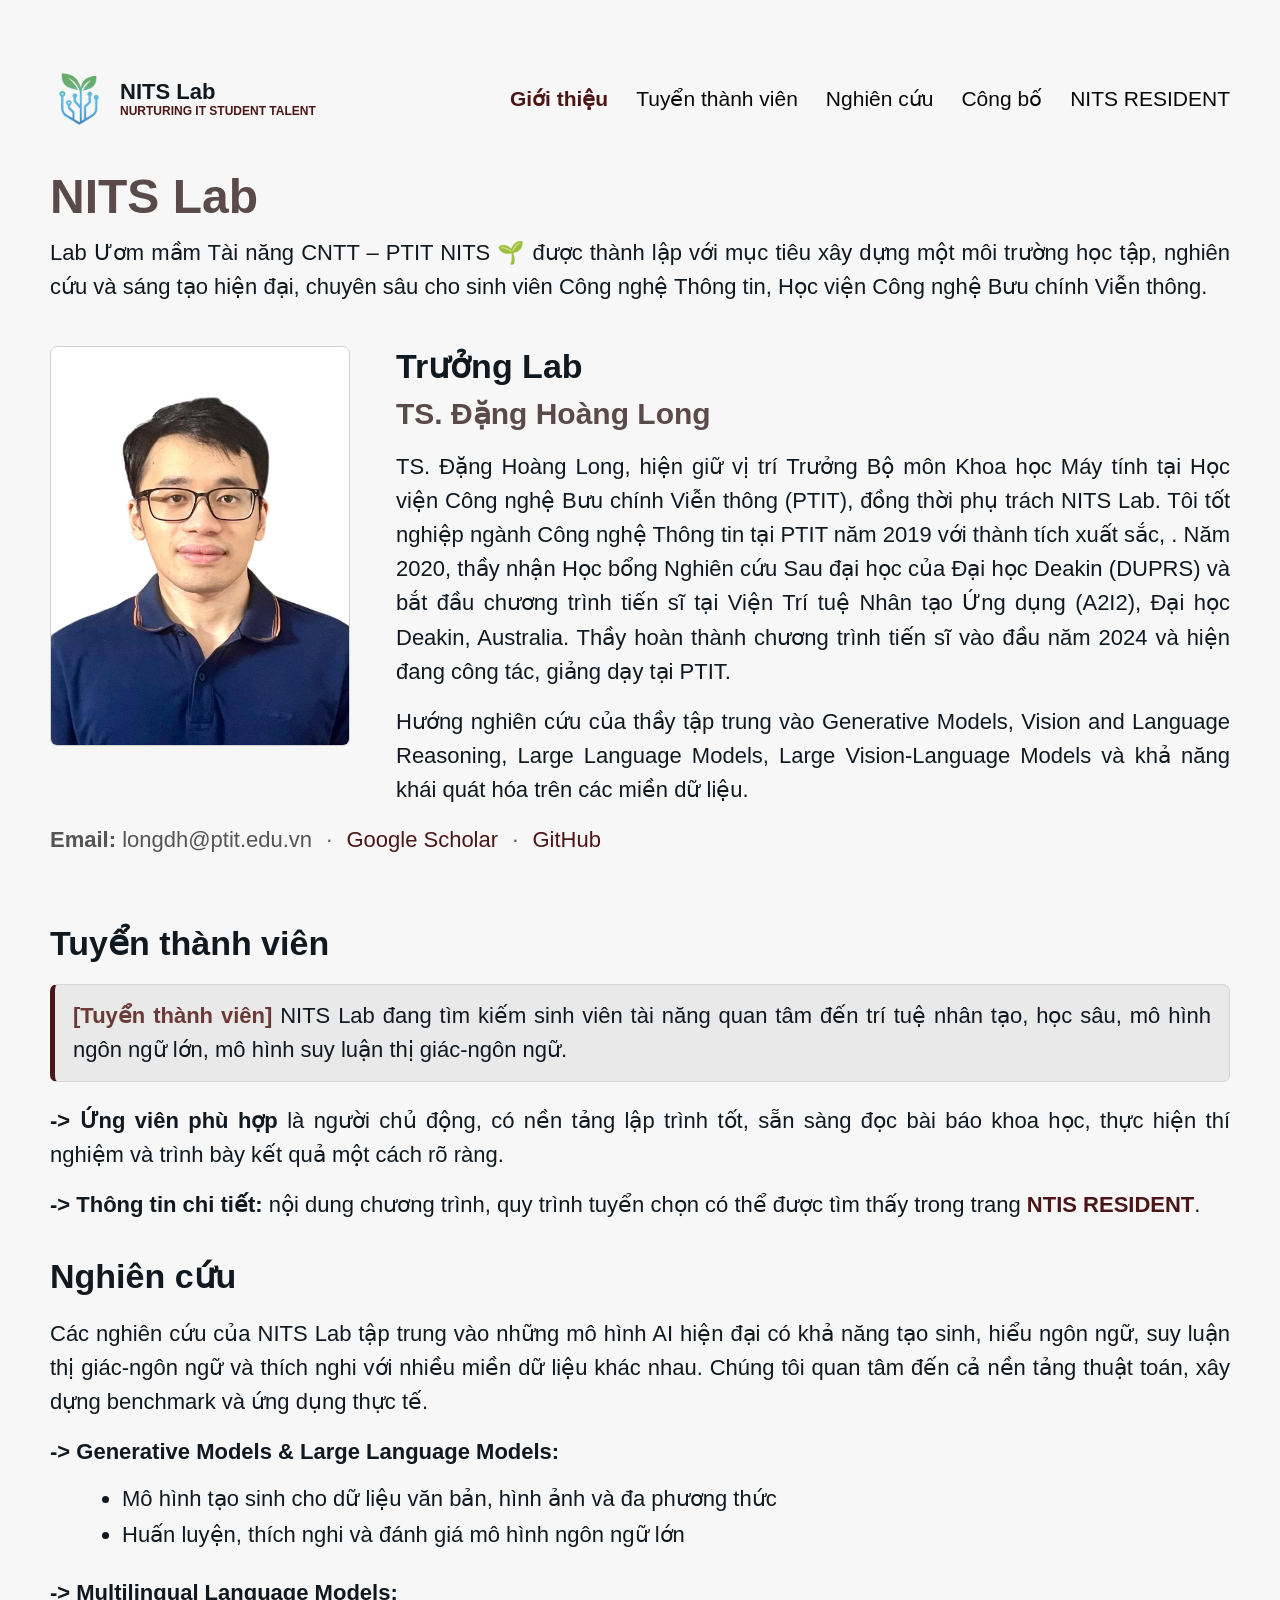
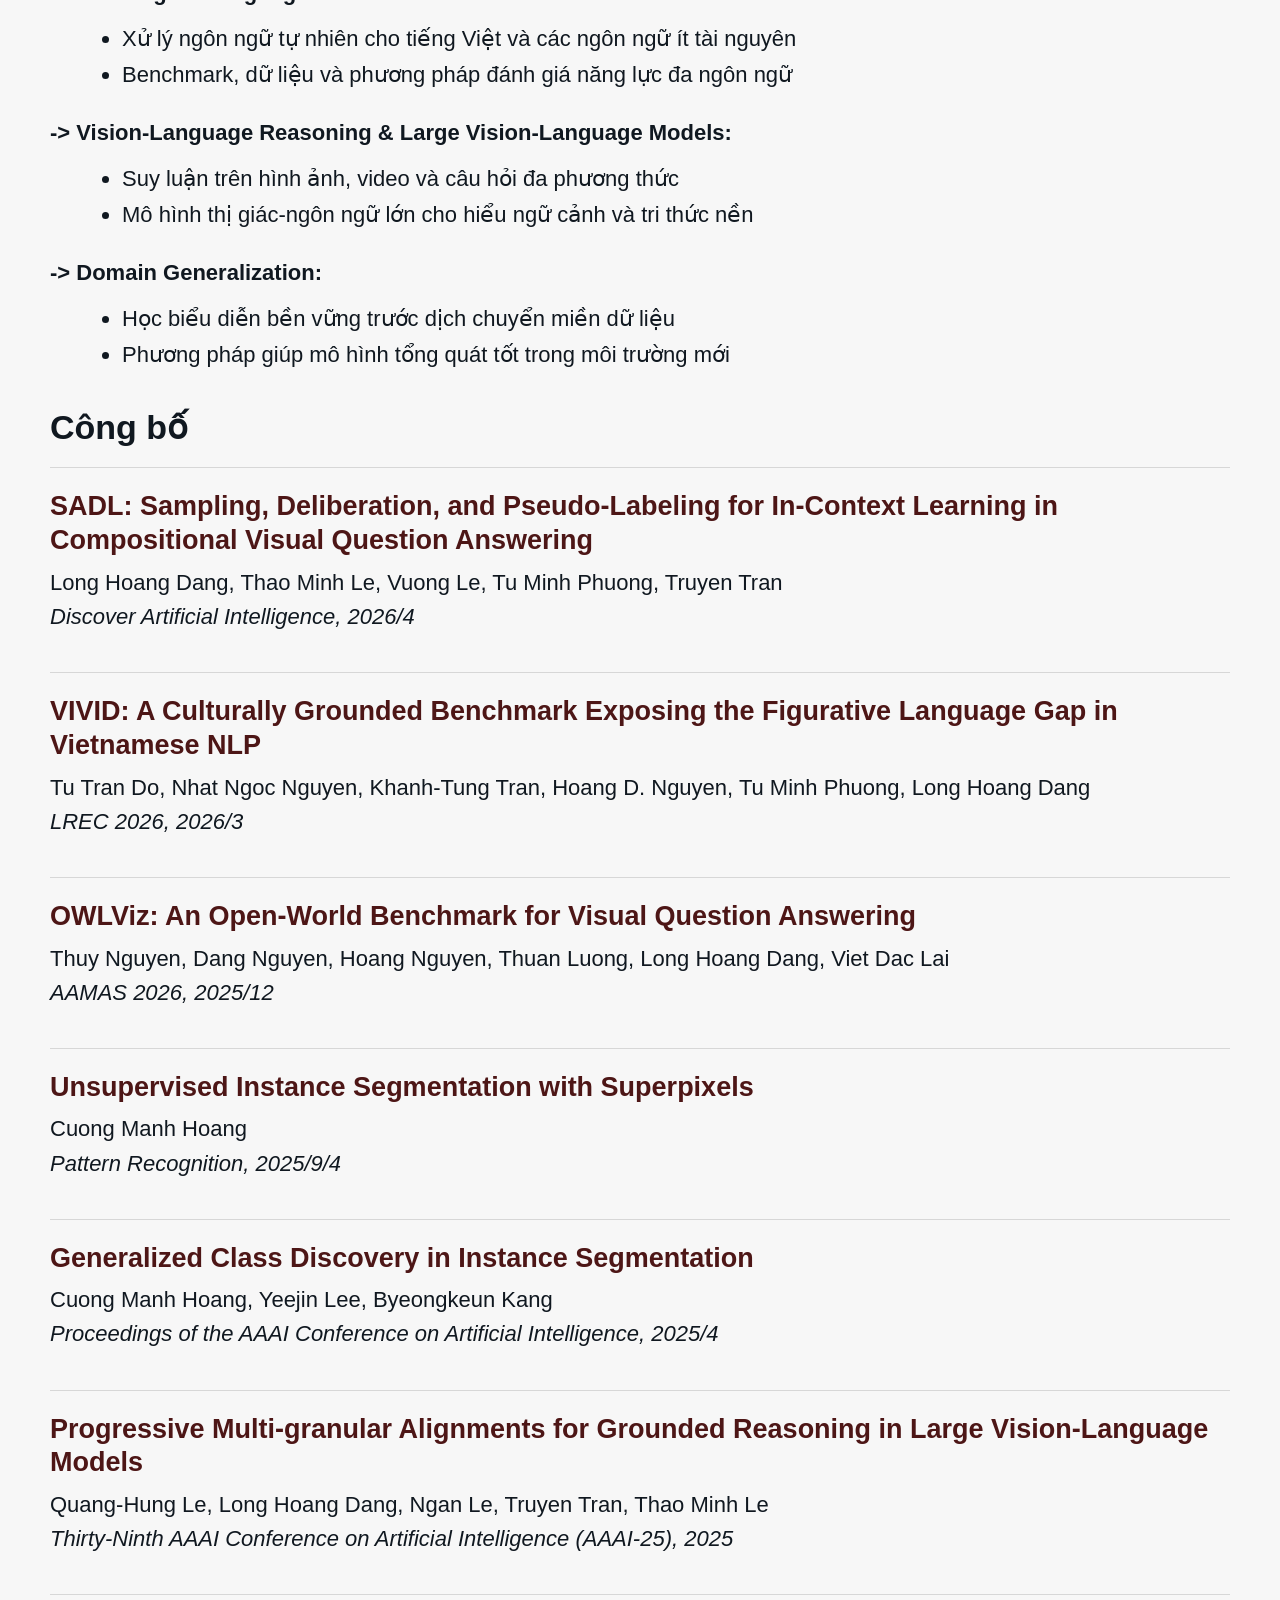
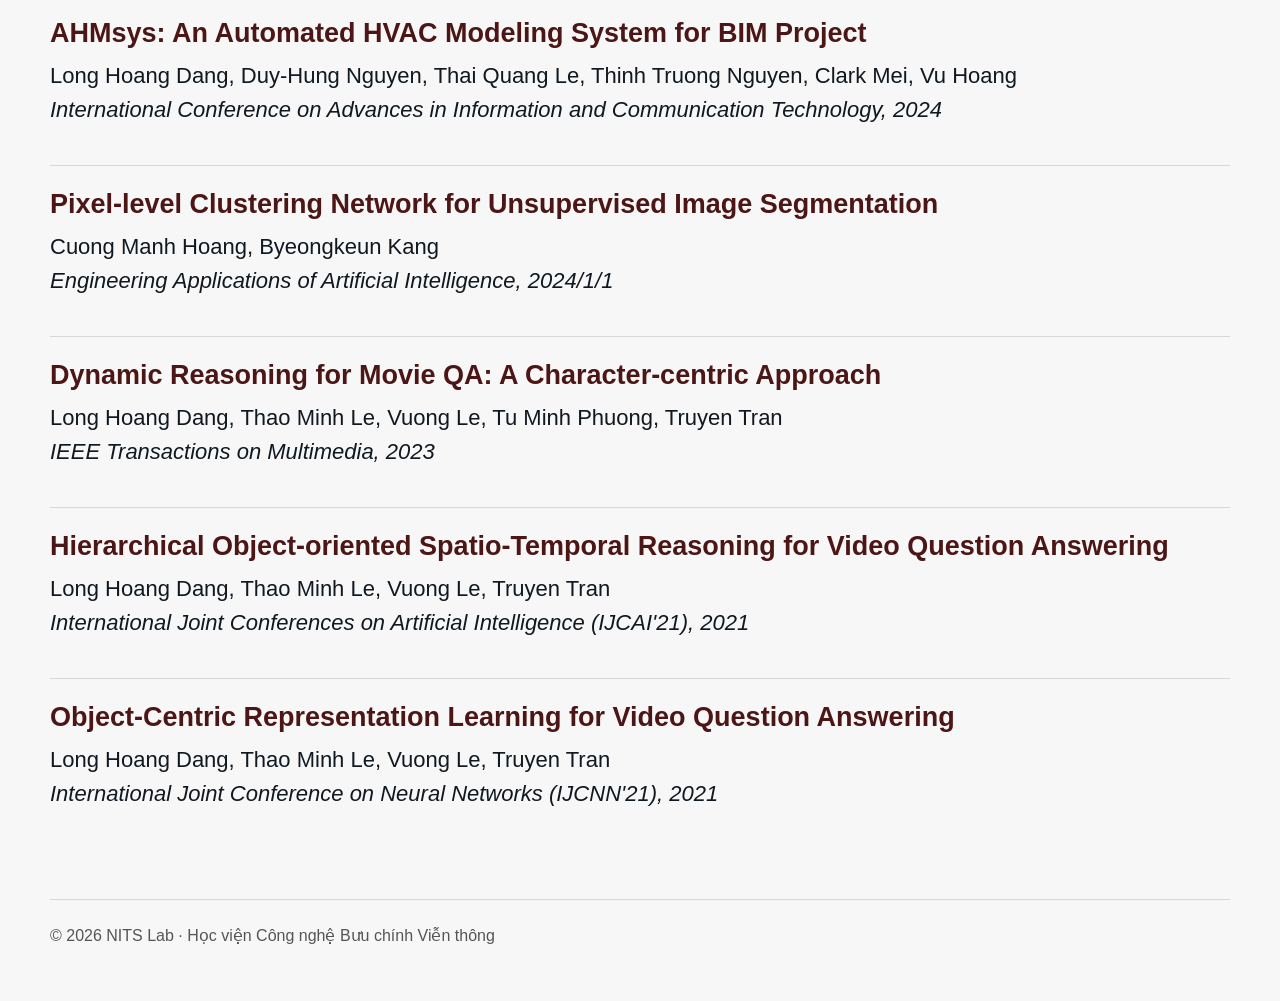
==== index.html @ 55359941 "Refactor styles and markup for improved layout and branding consistency" ====
<!DOCTYPE html>
<html lang="vi">
  <head>
    <meta charset="utf-8" />
    <meta name="viewport" content="width=device-width, initial-scale=1" />
    <title>NITS Lab | PTIT</title>
    <meta
      name="description"
      content="Website giới thiệu NITS Lab tại Học viện Công nghệ Bưu chính Viễn thông."
    />
    <link rel="stylesheet" href="assest/style.css" />
  </head>
  <body>
    <header class="site-header">
      <div class="header-inner">
        <a class="brand" href="#about" aria-label="NITS Lab home">
          <img class="brand-logo" src="assest/image/nits.png" alt="NITS Lab" />
          <span>
            NITS Lab
            <small>Nurturing IT Student Talent</small>
          </span>
        </a>

        <nav class="nav" aria-label="Điều hướng chính">
          <a class="active" href="#about">Giới thiệu</a>
          <a href="#openings">Tuyển thành viên</a>
          <!-- <a href="#news">Tin tức</a> -->
          <a href="#research">Nghiên cứu</a>
          <a href="#publications">Công bố</a>
          <!-- <!-- <a href="#awards">Giải thưởng</a> -->
          <a href="resident.html">NITS RESIDENT</a> 
        </nav>

        <!-- <span class="theme-icon" aria-hidden="true"></span> -->
      </div>
    </header>

    <main class="page">
      <section class="section intro-section" id="about">
        <div class="intro">
          <h1>NITS Lab</h1>
          <p>
            Lab Ươm mầm Tài năng CNTT – PTIT NITS 🌱 được thành lập với mục tiêu xây dựng một môi trường học tập, nghiên cứu và sáng tạo hiện đại, chuyên sâu cho sinh viên Công nghệ Thông tin, Học viện Công nghệ Bưu chính Viễn thông.
            <!-- Các hướng nghiên cứu chính của Lab bao gồm
            <strong>Generative Models</strong>,
            <strong>Large Language Models</strong>,
            <strong>Multilingual Language Models</strong>,
            <strong>Vision and Language Reasoning</strong>,
            <strong>Large Vision-Language Models</strong> và
            <strong>Domain Generalization</strong>. Chúng tôi hướng tới xây dựng
            các mô hình AI có khả năng hiểu, suy luận và tạo sinh trên nhiều
            loại dữ liệu, nhiều ngôn ngữ và nhiều miền ứng dụng khác nhau. -->
          </p>
          <!-- <p>
            NITS Lab mong muốn tạo ra một môi trường nghiên cứu năng động, nơi
            sinh viên có thể phát triển nền tảng học thuật, kỹ năng thực nghiệm
            và khả năng giải quyết các bài toán thực tế. Lab chào đón những sinh
            viên đam mê trí tuệ nhân tạo, chủ động học hỏi và mong muốn theo
            đuổi các nghiên cứu có giá trị khoa học cũng như tác động tích cực
            đến cộng đồng.
          </p> -->
          
        </div>

        <div class="leader-profile">
          <figure class="leader-photo">
            <img src="assest/image/by7huxd0heu8wha6apih.jpg" alt="Trưởng NITS Lab" />
          </figure>

          <div class="leader-bio">
            <h2>Trưởng Lab</h2>
            <h3>TS. Đặng Hoàng Long</h3>
            <p>
              TS. Đặng Hoàng Long, hiện giữ vị trí Trưởng Bộ môn Khoa học Máy tính tại Học viện Công nghệ Bưu chính Viễn thông (PTIT),
               đồng thời phụ trách NITS Lab. Tôi tốt nghiệp ngành Công nghệ Thông tin tại PTIT năm 2019 với thành tích xuất sắc,
                . Năm 2020, thầy nhận Học bổng Nghiên cứu Sau đại học của Đại học Deakin (DUPRS) và bắt đầu chương trình tiến sĩ tại Viện Trí tuệ Nhân tạo Ứng dụng (A2I2), Đại học Deakin, Australia. 
                Thầy hoàn thành chương trình tiến sĩ vào đầu năm 2024 và hiện đang công tác, giảng dạy tại PTIT.
            </p>
            <p>
             Hướng nghiên cứu của thầy tập trung vào 
             Generative Models, Vision and Language Reasoning, 
           Large Language Models, 
             Large Vision-Language Models và khả năng khái quát hóa trên các miền dữ liệu.
            </p>
          </div>
        </div>
        <p class="contact-line">
            <strong>Email:</strong> longdh@ptit.edu.vn
            <span>&middot;</span>
            <a href="https://scholar.google.com/citations?user=unEG5bgAAAAJ&hl=vi">Google Scholar</a>
            <span>&middot;</span>
            <a href="https://github.com/NITS-Lab">GitHub</a>
          </p>
      </section>

      <section class="section" id="openings">
        <h2>Tuyển thành viên</h2>
        <div class="notice">
          <p>
            <strong>[Tuyển thành viên]</strong> NITS Lab đang tìm kiếm sinh viên
            tài năng quan tâm đến trí tuệ nhân tạo, học sâu, mô hình ngôn ngữ lớn, mô hình suy luận thị giác-ngôn ngữ.
          </p>
        </div>

        

        <p>
          <strong>-&gt; Ứng viên phù hợp</strong> là người chủ động, có nền tảng
          lập trình tốt, sẵn sàng đọc bài báo khoa học, thực hiện thí nghiệm và
          trình bày kết quả một cách rõ ràng.
        </p>
        <p>
          <strong>-&gt; Thông tin chi tiết:</strong> nội dung chương trình, quy trình tuyển chọn có thể được tìm thấy trong trang
          <strong><a href="resident.html">NTIS RESIDENT</a></strong>.
        </p>
      </section>

      <!-- <section class="section" id="news">
        <h2>Tin tức</h2>
        <div class="notice">
          <p>
            <strong>[Mới]</strong> Website giới thiệu NITS Lab đã sẵn sàng để
            triển khai trên GitHub Pages. Có thể cập nhật khối này bằng thông
            báo mới nhất của lab.
          </p>
        </div>

        <div class="panel">
          <h3>2026</h3>
          <p>
            NITS Lab chào đón sinh viên và cộng tác viên mới tham gia nghiên cứu
            về các hệ thống tính toán an toàn, thông minh và đáng tin cậy.
          </p>
          <p>
            Nhóm đang chuẩn bị các dự án mới về phân tích an toàn thông tin với
            sự hỗ trợ của AI và tình báo mối đe dọa mạng.
          </p>

          <h3>2025</h3>
          <p>
            Thành viên lab hoàn thành các đề tài sinh viên về bảo mật web, giám
            sát mạng và học máy ứng dụng.
          </p>
          <p>
            Một số bản thảo bài báo và báo cáo kỹ thuật đang được chuẩn bị.
          </p>
        </div>
      </section> -->

      <section class="section" id="research">
        <h2>Nghiên cứu</h2>
        <p>
          Các nghiên cứu của NITS Lab tập trung vào những mô hình AI hiện đại có
          khả năng tạo sinh, hiểu ngôn ngữ, suy luận thị giác-ngôn ngữ và thích
          nghi với nhiều miền dữ liệu khác nhau. Chúng tôi quan tâm đến cả nền
          tảng thuật toán, xây dựng benchmark và ứng dụng thực tế.
        </p>

        <p><strong>-&gt; Generative Models &amp; Large Language Models:</strong></p>
        <ul>
          <li>Mô hình tạo sinh cho dữ liệu văn bản, hình ảnh và đa phương thức</li>
          <li>Huấn luyện, thích nghi và đánh giá mô hình ngôn ngữ lớn</li>
        </ul>

        <p><strong>-&gt; Multilingual Language Models:</strong></p>
        <ul>
          <li>Xử lý ngôn ngữ tự nhiên cho tiếng Việt và các ngôn ngữ ít tài nguyên</li>
          <li>Benchmark, dữ liệu và phương pháp đánh giá năng lực đa ngôn ngữ</li>
        </ul>

        <p><strong>-&gt; Vision-Language Reasoning &amp; Large Vision-Language Models:</strong></p>
        <ul>
          <li>Suy luận trên hình ảnh, video và câu hỏi đa phương thức</li>
          <li>Mô hình thị giác-ngôn ngữ lớn cho hiểu ngữ cảnh và tri thức nền</li>
        </ul>

        <p><strong>-&gt; Domain Generalization:</strong></p>
        <ul>
          <li>Học biểu diễn bền vững trước dịch chuyển miền dữ liệu</li>
          <li>Phương pháp giúp mô hình tổng quát tốt trong môi trường mới</li>
        </ul>
      </section>

      <section class="section" id="publications">
        <h2>Công bố</h2>

        <article class="publication">
          <div>
            <h3><a href="https://link.springer.com/content/pdf/10.1007/s44163-026-01411-z_reference.pdf">SADL: Sampling, Deliberation, and Pseudo-Labeling for In-Context Learning in Compositional Visual Question Answering</a></h3>
            <p>
              Long Hoang Dang, Thao Minh Le, Vuong Le, Tu Minh Phuong, Truyen Tran
              <br />
              <em>Discover Artificial Intelligence, 2026/4</em>
            </p>
          </div>
        </article>

        <article class="publication">
          <div>
            <h3>VIVID: A Culturally Grounded Benchmark Exposing the Figurative Language Gap in Vietnamese NLP</h3>
            <p>
              Tu Tran Do, Nhat Ngoc Nguyen, Khanh-Tung Tran, Hoang D. Nguyen, Tu Minh Phuong, Long Hoang Dang
              <br />
              <em>LREC 2026, 2026/3</em>
            </p>
          </div>
        </article>

        <article class="publication">
          <div>
            <h3><a href="https://arxiv.org/pdf/2503.07631">OWLViz: An Open-World Benchmark for Visual Question Answering</a></h3>
            <p>
              Thuy Nguyen, Dang Nguyen, Hoang Nguyen, Thuan Luong, Long Hoang Dang, Viet Dac Lai
              <br />
              <em>AAMAS 2026, 2025/12</em>
            </p>
          </div>
        </article>

        <article class="publication">
          <div>
            <h3><a href="https://arxiv.org/pdf/2509.05352">Unsupervised Instance Segmentation with Superpixels</a></h3>
            <p>
              Cuong Manh Hoang
              <br />
              <em>Pattern Recognition, 2025/9/4</em>
            </p>
          </div>
        </article>

        <article class="publication">
          <div>
            <h3><a href="https://ojs.aaai.org/index.php/AAAI/article/view/32362">Generalized Class Discovery in Instance Segmentation</a></h3>
            <p>
              Cuong Manh Hoang, Yeejin Lee, Byeongkeun Kang
              <br />
              <em>Proceedings of the AAAI Conference on Artificial Intelligence, 2025/4</em>
            </p>
          </div>
        </article>

        <article class="publication">
          <div>
            <h3><a href="https://ojs.aaai.org/index.php/AAAI/article/download/32471/34626">Progressive Multi-granular Alignments for Grounded Reasoning in Large Vision-Language Models</a></h3>
            <p>
              Quang-Hung Le, Long Hoang Dang, Ngan Le, Truyen Tran, Thao Minh Le
              <br />
              <em>Thirty-Ninth AAAI Conference on Artificial Intelligence (AAAI-25), 2025</em>
            </p>
          </div>
        </article>

        <article class="publication">
          <div>
            <h3><a href="https://arxiv.org/pdf/2407.01987">AHMsys: An Automated HVAC Modeling System for BIM Project</a></h3>
            <p>
              Long Hoang Dang, Duy-Hung Nguyen, Thai Quang Le, Thinh Truong Nguyen, Clark Mei, Vu Hoang
              <br />
              <em>International Conference on Advances in Information and Communication Technology, 2024</em>
            </p>
          </div>
        </article>

        <article class="publication">
          <div>
            <h3><a href="https://arxiv.org/pdf/2310.16234">Pixel-level Clustering Network for Unsupervised Image Segmentation</a></h3>
            <p>
              Cuong Manh Hoang, Byeongkeun Kang
              <br />
              <em>Engineering Applications of Artificial Intelligence, 2024/1/1</em>
            </p>
          </div>
        </article>

        <article class="publication">
          <div>
            <h3><a href="https://ieeexplore.ieee.org/abstract/document/10272656/">Dynamic Reasoning for Movie QA: A Character-centric Approach</a></h3>
            <p>
              Long Hoang Dang, Thao Minh Le, Vuong Le, Tu Minh Phuong, Truyen Tran
              <br />
              <em>IEEE Transactions on Multimedia, 2023</em>
            </p>
          </div>
        </article>

        <article class="publication">
          <div>
            <h3><a href="https://arxiv.org/pdf/2106.13432">Hierarchical Object-oriented Spatio-Temporal Reasoning for Video Question Answering</a></h3>
            <p>
              Long Hoang Dang, Thao Minh Le, Vuong Le, Truyen Tran
              <br />
              <em>International Joint Conferences on Artificial Intelligence (IJCAI'21), 2021</em>
            </p>
          </div>
        </article>

        <article class="publication">
          <div>
            <h3><a href="https://arxiv.org/pdf/2104.05166">Object-Centric Representation Learning for Video Question Answering</a></h3>
            <p>
              Long Hoang Dang, Thao Minh Le, Vuong Le, Truyen Tran
              <br />
              <em>International Joint Conference on Neural Networks (IJCNN'21), 2021</em>
            </p>
          </div>
        </article>
      </section>

      <!-- <section class="section" id="awards">
        <h2>Giải thưởng</h2>
        <ul>
          <li>Giải thưởng nghiên cứu sinh viên, PTIT, 2026.</li>
          <li>Giải poster xuất sắc, hội thảo ví dụ, 2025.</li>
          <li>Đóng góp nổi bật cho NITS Lab, 2025.</li>
        </ul>
      </section>

      <section class="section" id="services">
        <h2>Hoạt động</h2>
        <p><strong>-&gt; Giảng dạy &amp; hướng dẫn:</strong></p>
        <ul>
          <li>An toàn thông tin, mạng máy tính và lập trình an toàn</li>
          <li>Hướng dẫn nghiên cứu sinh viên và đồ án tốt nghiệp</li>
        </ul>

        <p><strong>-&gt; Cộng đồng:</strong></p>
        <ul>
          <li>Phản biện học thuật, workshop, seminar và câu lạc bộ sinh viên</li>
        </ul>
      </section> -->
    </main>

    <footer class="footer">
      <p>&copy; 2026 NITS Lab &middot; Học viện Công nghệ Bưu chính Viễn thông</p>
    </footer>
  </body>
</html>
---- assest/style.css ----
:root {
  --bg: #f7f7f7;
  --text: #101820;
  --muted: #555555;
  --brand: #6b3a38;
  --brand-dark: #4d1616;
  --line: #d7d7d7;
  --panel: #ffffff;
  --soft-panel: #e9e9e9;
}

* {
  box-sizing: border-box;
}

html {
  scroll-behavior: smooth;
}

body {
  margin: 0;
  background: var(--bg);
  color: var(--text);
  font-family: "Segoe UI", Tahoma, Arial, sans-serif;
  font-size: 22px;
  line-height: 1.55;
}

a,
button,
input,
textarea,
select {
  font-family: inherit;
}

a {
  color: var(--brand-dark);
  text-decoration: none;
}

a:hover {
  text-decoration: underline;
}

.site-header {
  padding: 70px 0 48px;
}

.header-inner,
.page,
.footer {
  width: min(1180px, calc(100% - 40px));
  margin: 0 auto;
}

.header-inner {
  display: flex;
  align-items: center;
  justify-content: space-between;
  gap: 36px;
}

.brand {
  display: flex;
  align-items: center;
  gap: 12px;
  color: var(--text);
  font-weight: 800;
  min-width: 230px;
  text-align: left;
}

.brand:hover {
  text-decoration: none;
}

.brand-logo {
  display: block;
  width: 58px;
  height: 58px;
  object-fit: contain;
}

.brand span {
  display: grid;
  line-height: 1.15;
}

.brand small {
  color: var(--brand-dark);
  font-size: 12px;
  font-weight: 800;
  letter-spacing: 0;
  text-transform: uppercase;
}

.nav {
  display: flex;
  align-items: center;
  justify-content: flex-end;
  gap: 28px;
  flex: 1;
  font-size: 21px;
}

.nav a {
  color: #080808;
  white-space: nowrap;
}

.nav a.active {
  color: var(--brand-dark);
  font-weight: 800;
}

.theme-icon {
  border-left: 1px solid #222222;
  padding-left: 24px;
  width: 50px;
  height: 32px;
  position: relative;
}

.theme-icon::after {
  content: "";
  position: absolute;
  right: 0;
  top: 4px;
  width: 24px;
  height: 24px;
  border: 4px solid #262626;
  border-radius: 50%;
  background: linear-gradient(90deg, transparent 50%, #262626 50%);
}

.section {
  margin-bottom: 34px;
  scroll-margin-top: 24px;
}

.intro-section {
  margin-bottom: 66px;
}

.intro h1 {
  margin: -8px 0 10px;
  color: #5b4a4a;
  font-size: 48px;
  line-height: 1.2;
}

.leader-profile {
  display: grid;
  grid-template-columns: 300px 1fr;
  gap: 46px;
  align-items: start;
  margin-top: 42px;
}

.leader-photo {
  margin: 0;
  width: 300px;
  height: 400px;
  border-radius: 7px;
  overflow: hidden;
  background: #e2e2e2;
  border: 1px solid #d0d0d0;
}

.leader-photo img {
  display: block;
  width: 100%;
  height: 100%;
  object-fit: cover;
}

.leader-bio h2 {
  margin-bottom: 8px;
}

.leader-bio h3 {
  color: #5b4a4a;
  font-size: 30px;
}

p {
  margin: 0 0 16px;
}

.intro p,
.leader-bio p,
.section > p,
.notice p,
.panel p,
.publication p {
  text-align: justify;
  text-justify: inter-word;
}

strong {
  font-weight: 800;
}

.intro strong,
.notice strong {
  color: var(--brand);
}

.contact-line {
  color: var(--muted);
}

.contact-line span {
  padding: 0 8px;
}

h2 {
  margin: 0 0 20px;
  font-size: 34px;
  line-height: 1.2;
}

h3 {
  margin: 0 0 18px;
  font-size: 27px;
  line-height: 1.25;
}

.notice {
  background: var(--soft-panel);
  border: 1px solid var(--line);
  border-left: 5px solid var(--brand-dark);
  border-radius: 7px;
  padding: 14px 18px;
  margin-bottom: 22px;
}

.notice p {
  margin: 0;
}

.panel {
  background: var(--panel);
  border: 1px solid var(--line);
  border-radius: 7px;
  padding: 22px 20px 1px;
}

ul {
  margin: -4px 0 24px 32px;
}

li {
  margin: 2px 0;
}

.muted {
  color: var(--muted);
}

.publication {
  padding: 22px 0;
  border-top: 1px solid var(--line);
}

.publication h3 {
  color: var(--brand-dark);
  margin-bottom: 8px;
}

.footer {
  border-top: 1px solid var(--line);
  color: var(--muted);
  font-size: 16px;
  margin-top: 50px;
  padding: 24px 0 36px;
}

@media (max-width: 980px) {
  body {
    font-size: 19px;
  }

  .site-header {
    padding: 34px 0 30px;
  }

  .header-inner {
    align-items: flex-start;
    flex-wrap: wrap;
  }

  .header-inner,
  .page,
  .footer {
    width: min(1180px, calc(100% - 40px));
  }

  .brand {
    min-width: 0;
  }

  .nav {
    order: 3;
    width: 100%;
    justify-content: flex-start;
    gap: 14px 22px;
    flex-wrap: wrap;
    font-size: 18px;
  }

  .theme-icon {
    margin-left: auto;
  }

  .leader-profile {
    grid-template-columns: 1fr;
    gap: 26px;
  }

  .leader-photo {
    width: min(300px, 100%);
    height: 380px;
  }

  .intro h1 {
    font-size: 40px;
  }
}

@media (max-width: 620px) {
  .header-inner,
  .page,
  .footer {
    width: min(100% - 28px, 1180px);
  }

  body {
    font-size: 17px;
  }

  .nav {
    font-size: 16px;
  }

  .theme-icon {
    display: none;
  }

  .leader-photo {
    height: 340px;
  }

  .intro h1 {
    font-size: 34px;
  }

  h2 {
    font-size: 28px;
  }

}
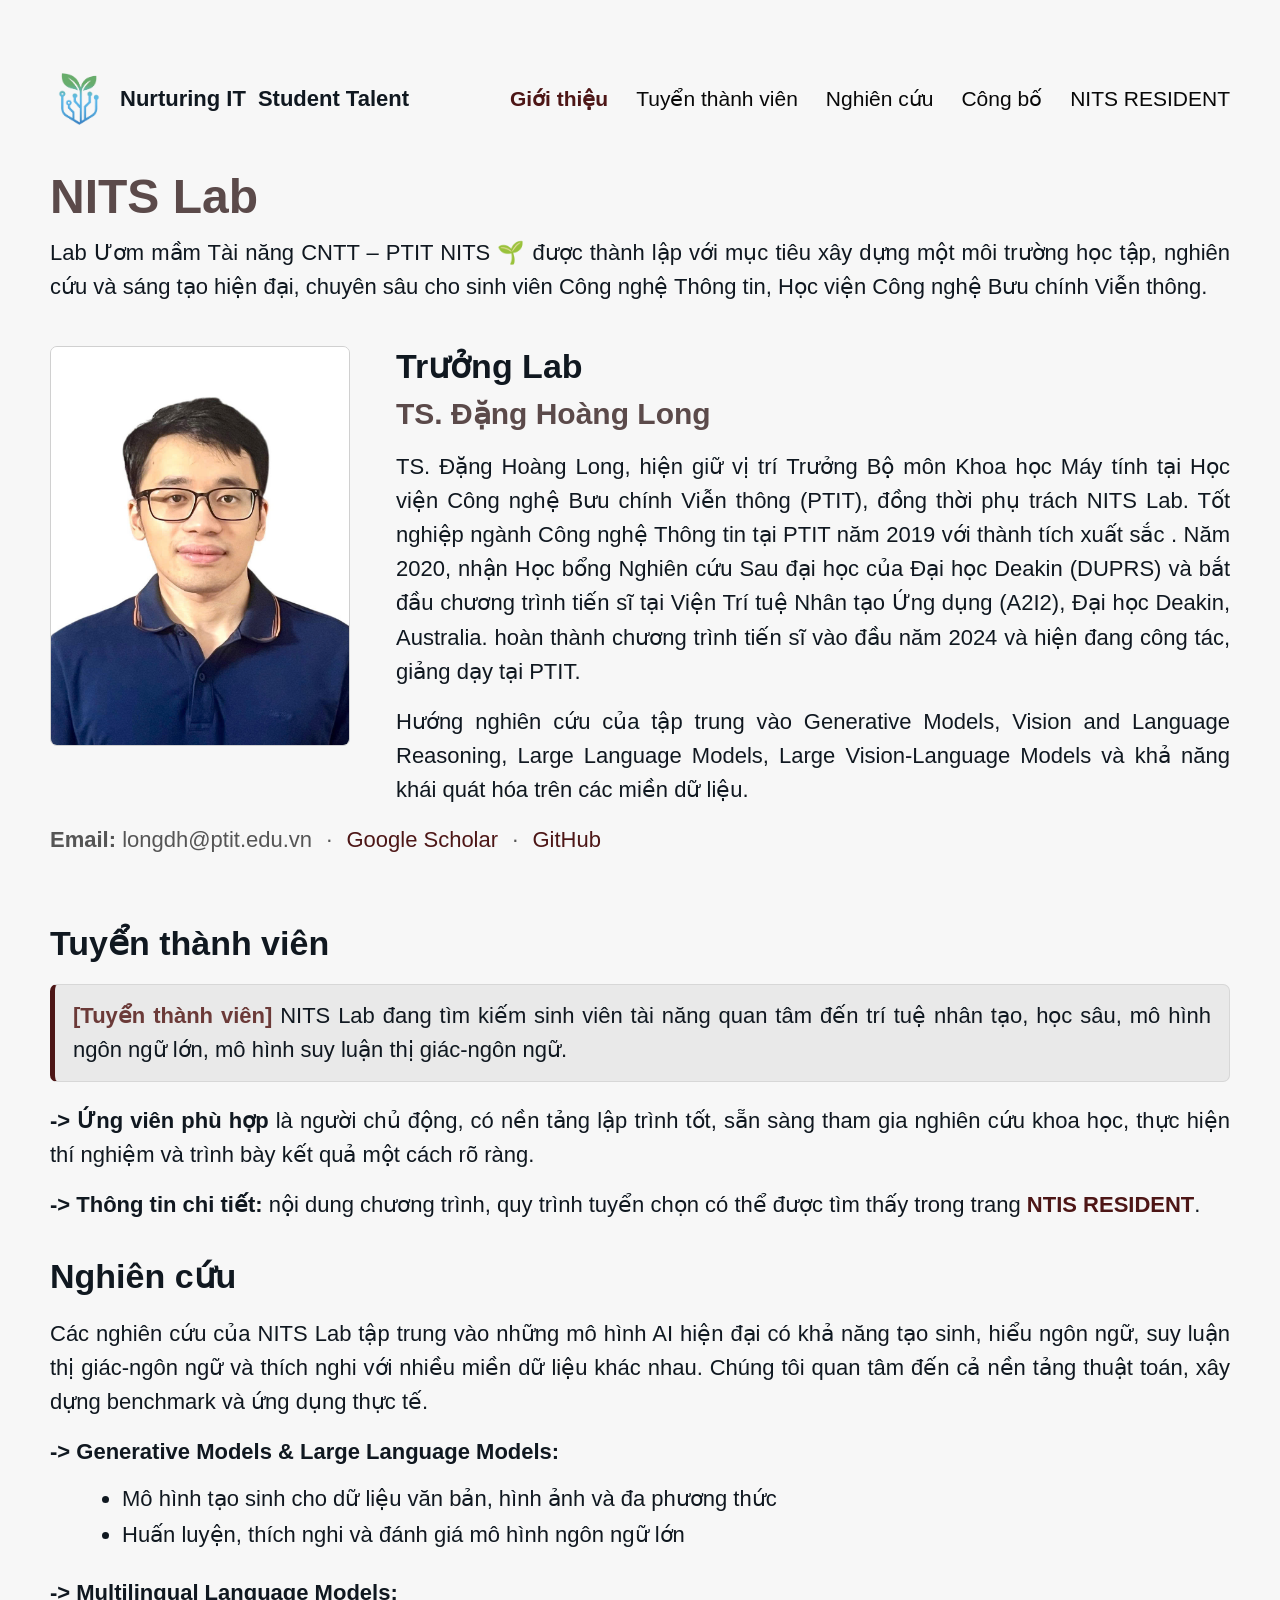
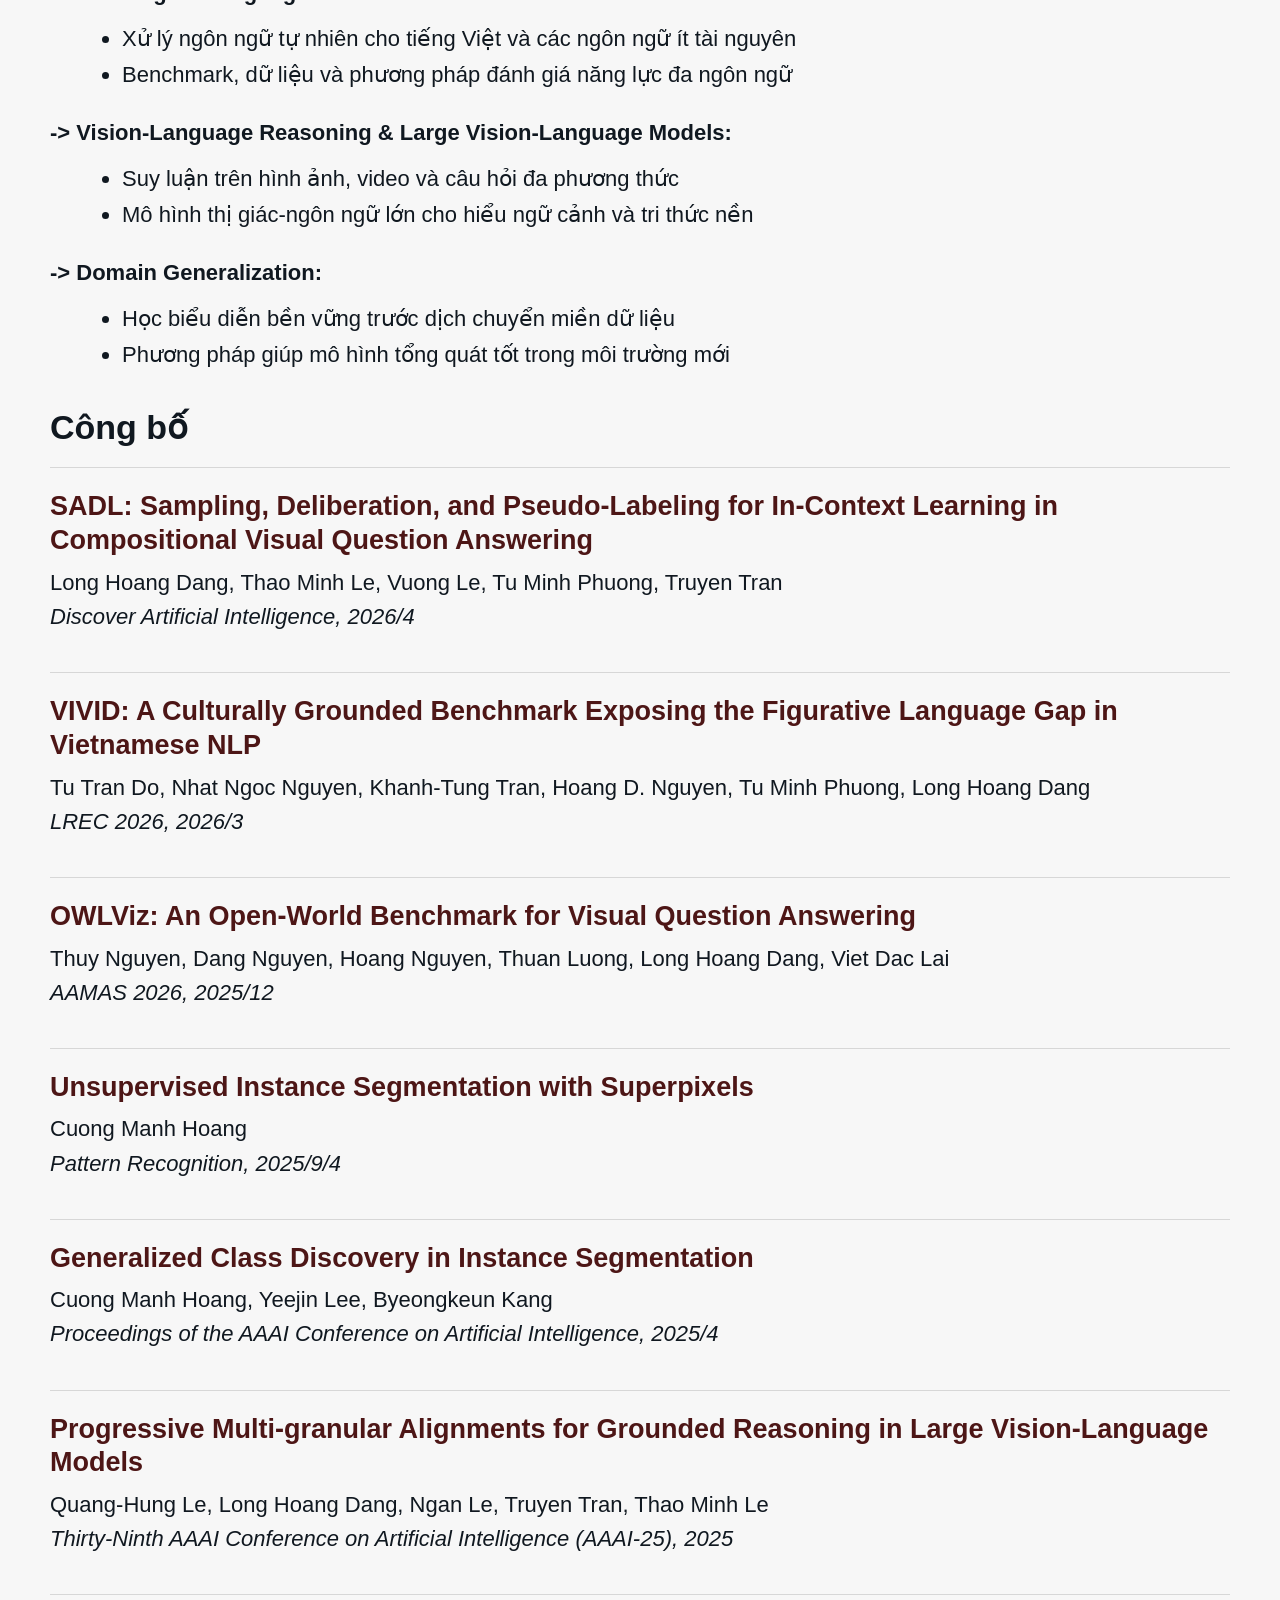
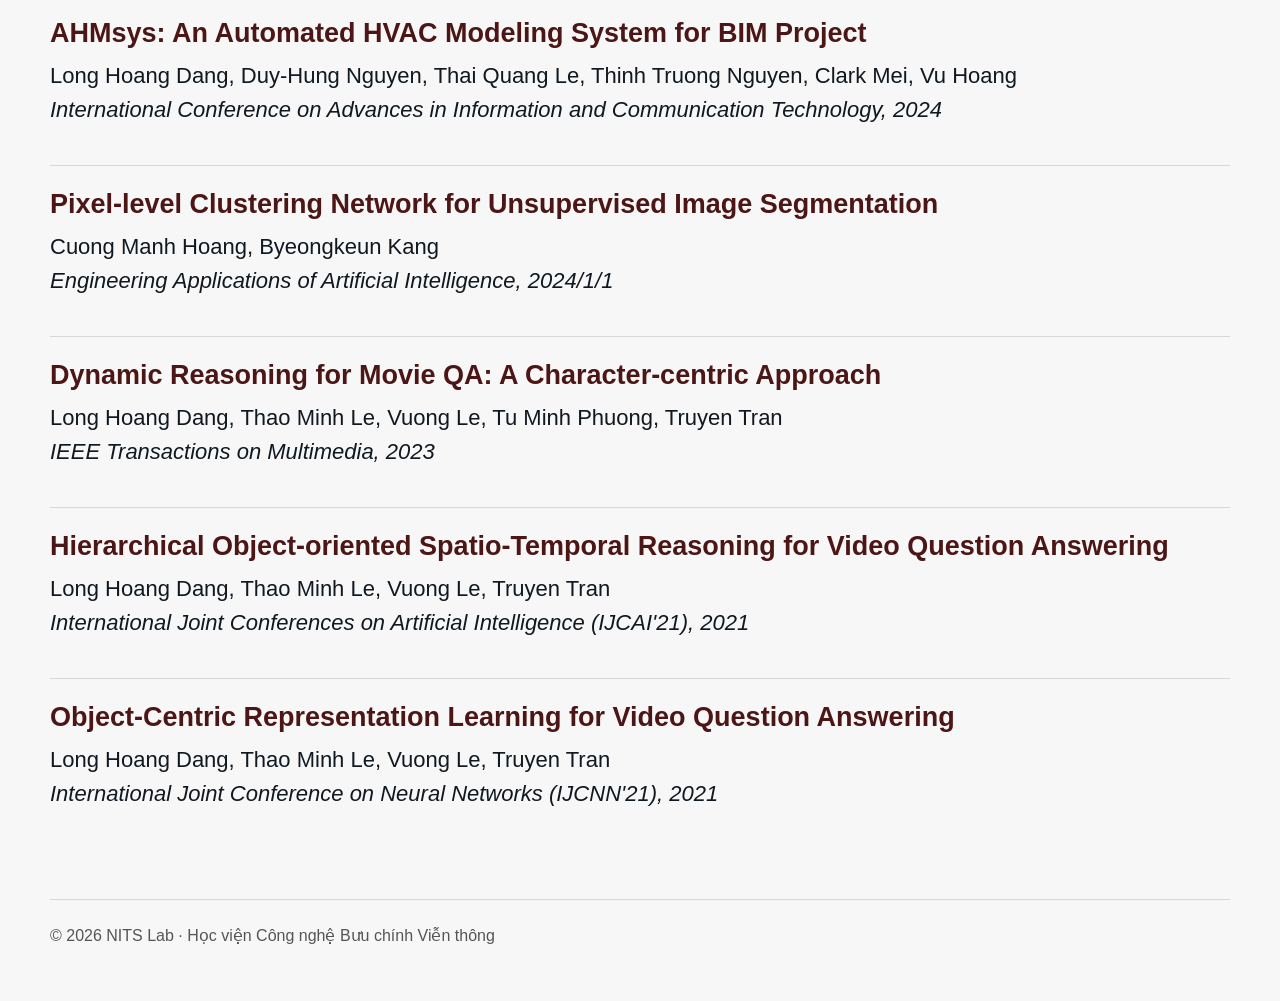
==== commit c10206f0: "update text" ====
--- a/index.html
+++ b/index.html
@@ -15,10 +15,8 @@
       <div class="header-inner">
         <a class="brand" href="#about" aria-label="NITS Lab home">
           <img class="brand-logo" src="assest/image/nits.png" alt="NITS Lab" />
-          <span>
-            NITS Lab
-            <small>Nurturing IT Student Talent</small>
-          </span>
+          <span class="brand-tagline">Nurturing IT </span>
+          <span class="brand-tagline">Student Talent</span>
         </a>
 
         <nav class="nav" aria-label="Điều hướng chính">
@@ -72,12 +70,12 @@
             <h3>TS. Đặng Hoàng Long</h3>
             <p>
               TS. Đặng Hoàng Long, hiện giữ vị trí Trưởng Bộ môn Khoa học Máy tính tại Học viện Công nghệ Bưu chính Viễn thông (PTIT),
-               đồng thời phụ trách NITS Lab. Tôi tốt nghiệp ngành Công nghệ Thông tin tại PTIT năm 2019 với thành tích xuất sắc,
-                . Năm 2020, thầy nhận Học bổng Nghiên cứu Sau đại học của Đại học Deakin (DUPRS) và bắt đầu chương trình tiến sĩ tại Viện Trí tuệ Nhân tạo Ứng dụng (A2I2), Đại học Deakin, Australia. 
-                Thầy hoàn thành chương trình tiến sĩ vào đầu năm 2024 và hiện đang công tác, giảng dạy tại PTIT.
-            </p>
-            <p>
-             Hướng nghiên cứu của thầy tập trung vào 
+               đồng thời phụ trách NITS Lab. Tốt nghiệp ngành Công nghệ Thông tin tại PTIT năm 2019 với thành tích xuất sắc
+                . Năm 2020, nhận Học bổng Nghiên cứu Sau đại học của Đại học Deakin (DUPRS) và bắt đầu chương trình tiến sĩ tại Viện Trí tuệ Nhân tạo Ứng dụng (A2I2), Đại học Deakin, Australia. 
+                 hoàn thành chương trình tiến sĩ vào đầu năm 2024 và hiện đang công tác, giảng dạy tại PTIT.
+            </p>
+            <p>
+             Hướng nghiên cứu của tập trung vào 
              Generative Models, Vision and Language Reasoning, 
            Large Language Models, 
              Large Vision-Language Models và khả năng khái quát hóa trên các miền dữ liệu.
@@ -106,7 +104,7 @@
 
         <p>
           <strong>-&gt; Ứng viên phù hợp</strong> là người chủ động, có nền tảng
-          lập trình tốt, sẵn sàng đọc bài báo khoa học, thực hiện thí nghiệm và
+          lập trình tốt, sẵn sàng tham gia nghiên cứu khoa học, thực hiện thí nghiệm và
           trình bày kết quả một cách rõ ràng.
         </p>
         <p>
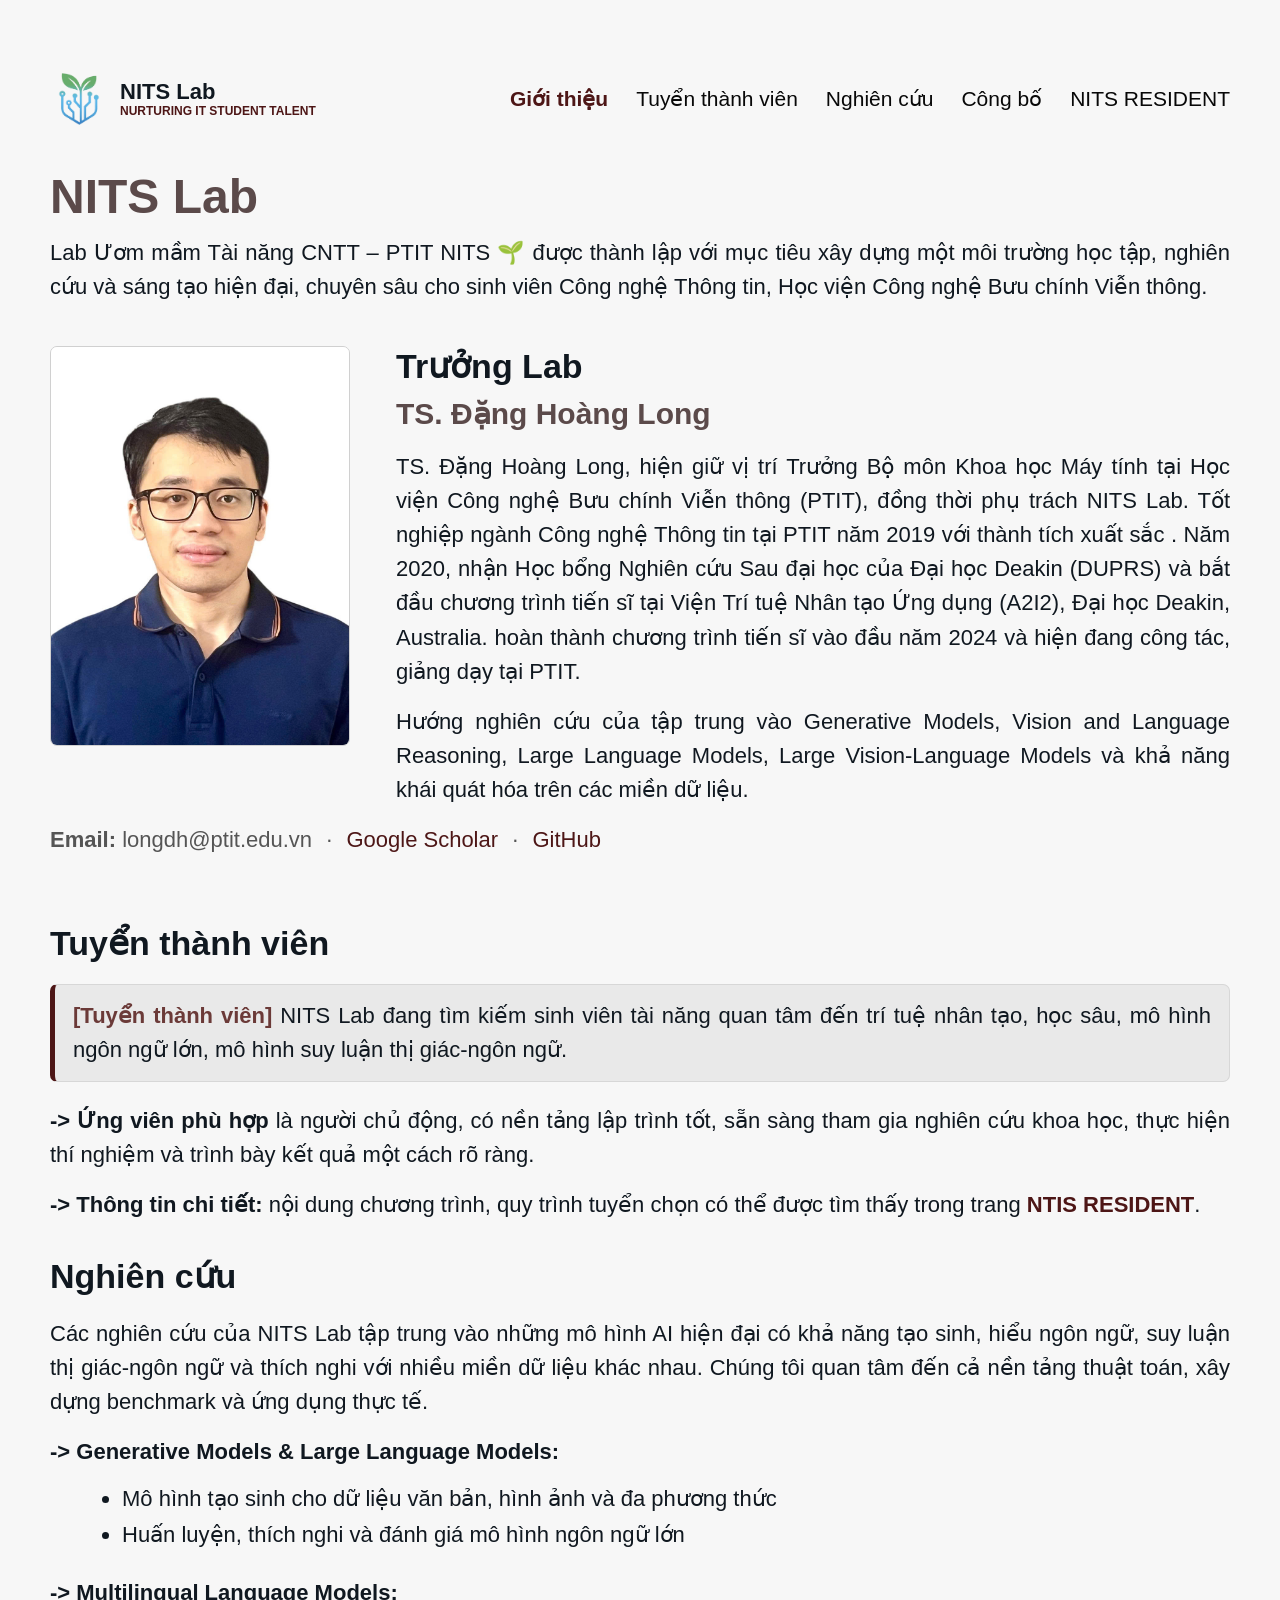
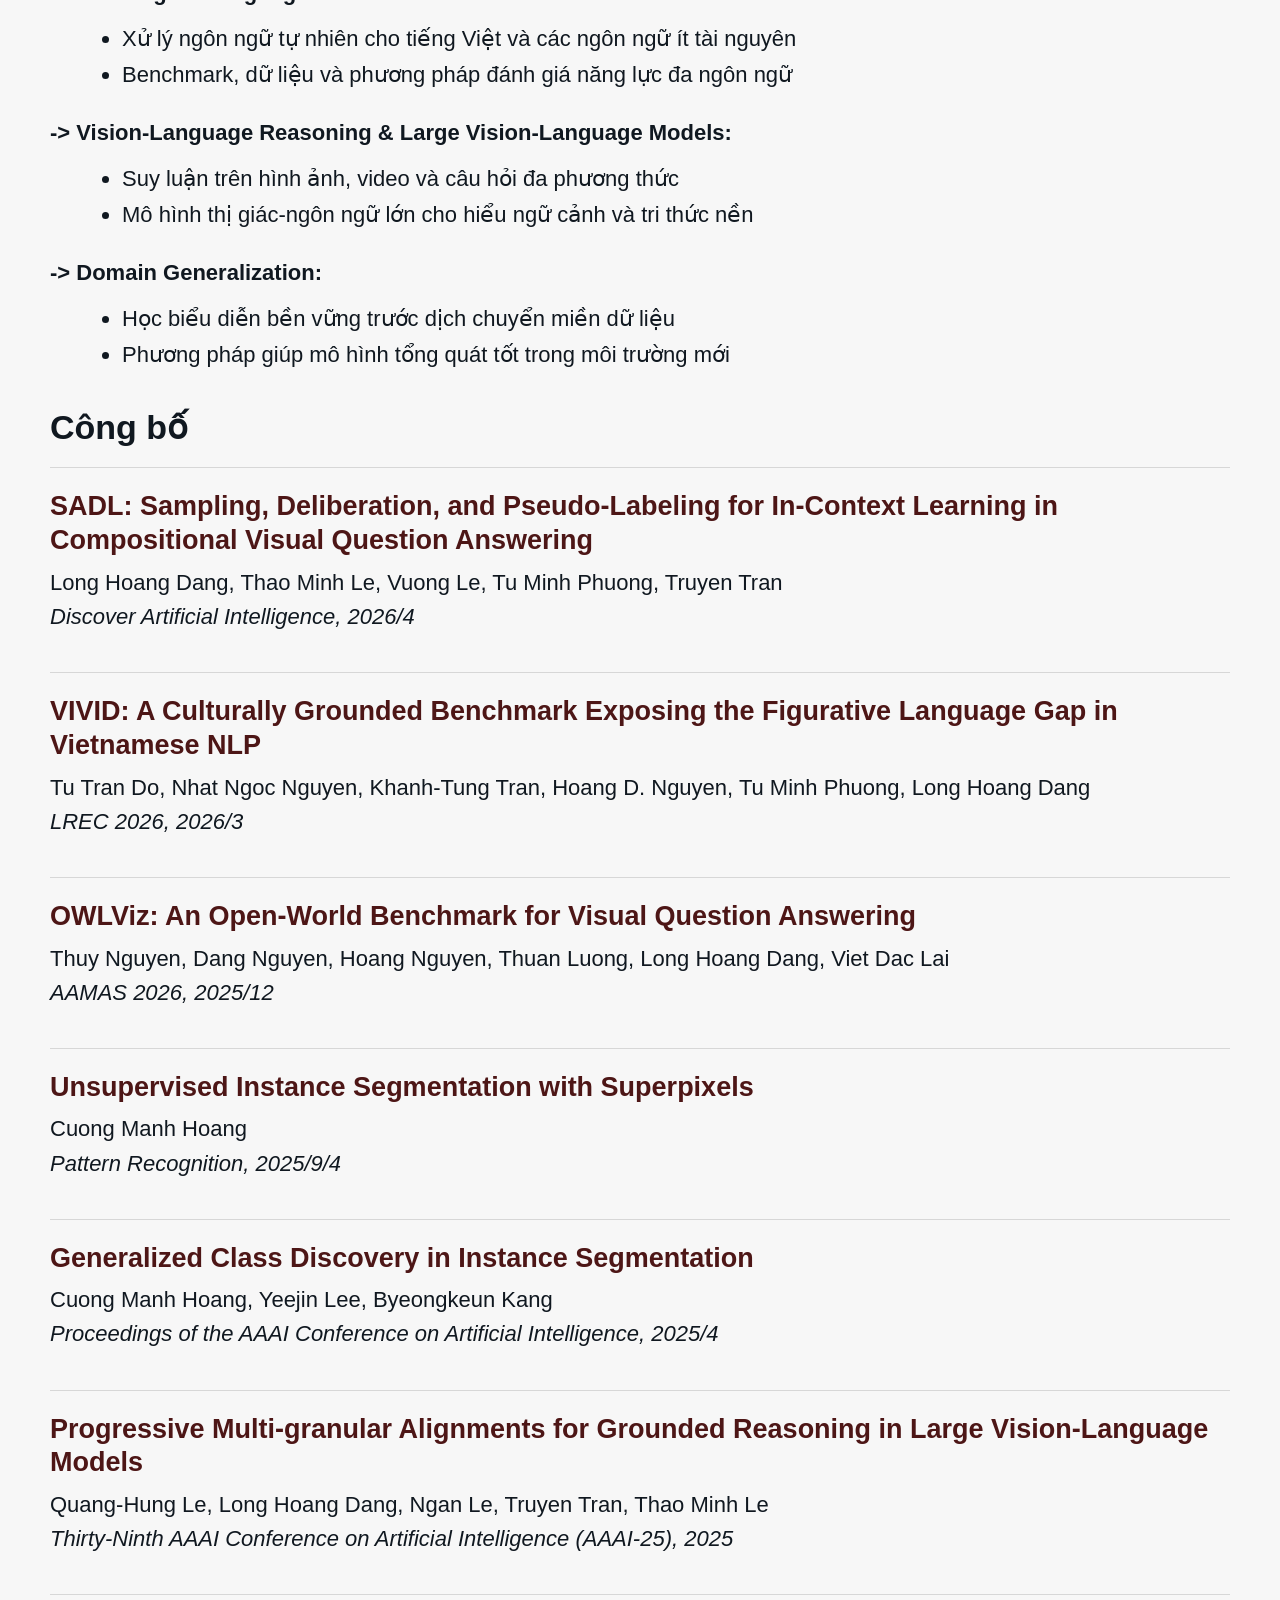
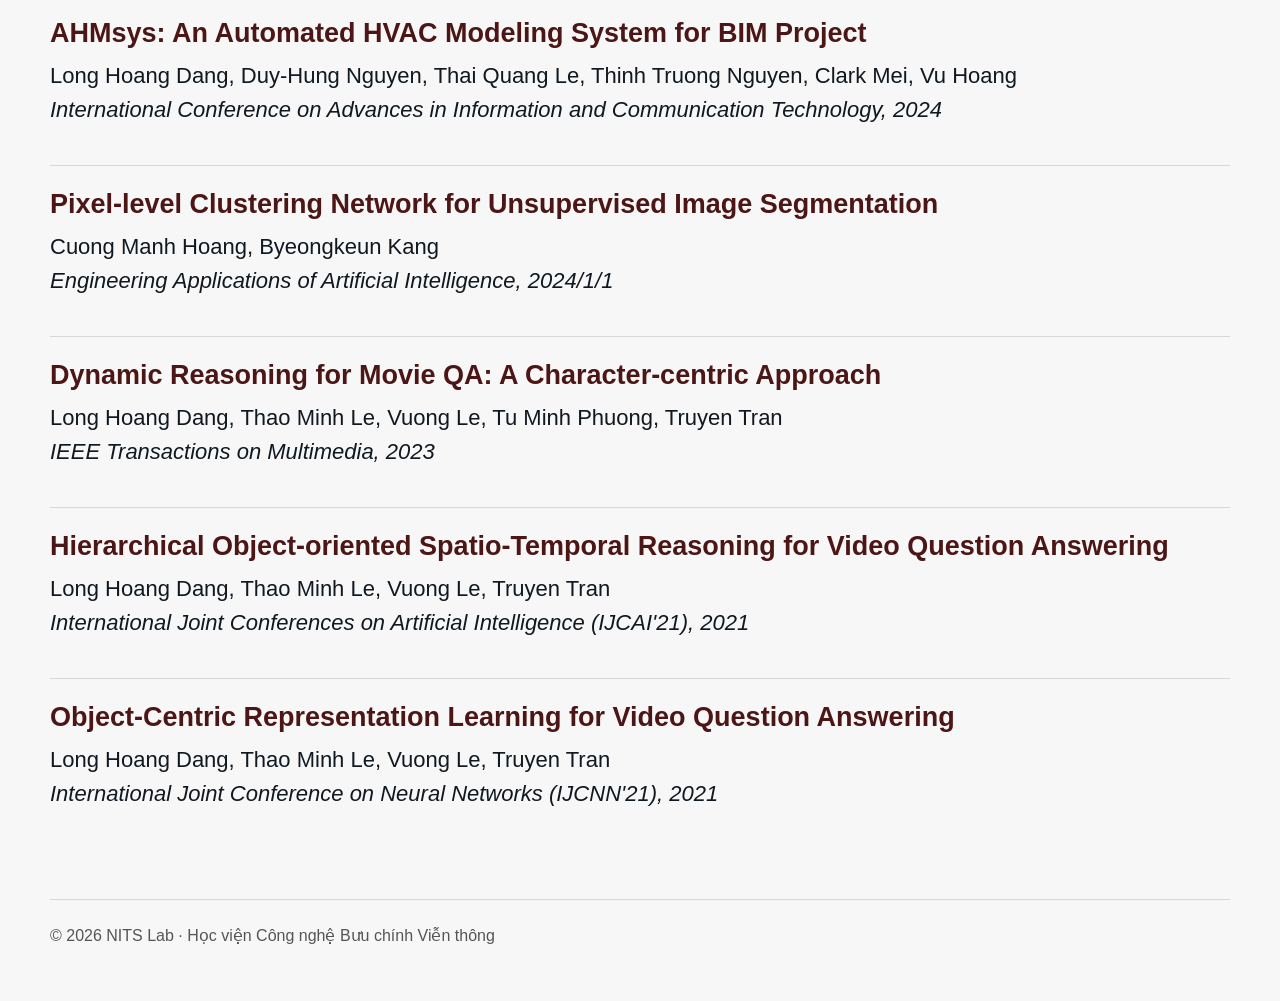
==== commit 4f9a9c79: "Resolve conflict" ====
--- a/index.html
+++ b/index.html
@@ -15,8 +15,10 @@
       <div class="header-inner">
         <a class="brand" href="#about" aria-label="NITS Lab home">
           <img class="brand-logo" src="assest/image/nits.png" alt="NITS Lab" />
-          <span class="brand-tagline">Nurturing IT </span>
-          <span class="brand-tagline">Student Talent</span>
+          <span>
+            NITS Lab
+            <small>Nurturing IT Student Talent</small>
+          </span>
         </a>
 
         <nav class="nav" aria-label="Điều hướng chính">
@@ -100,8 +102,6 @@
           </p>
         </div>
 
-        
-
         <p>
           <strong>-&gt; Ứng viên phù hợp</strong> là người chủ động, có nền tảng
           lập trình tốt, sẵn sàng tham gia nghiên cứu khoa học, thực hiện thí nghiệm và
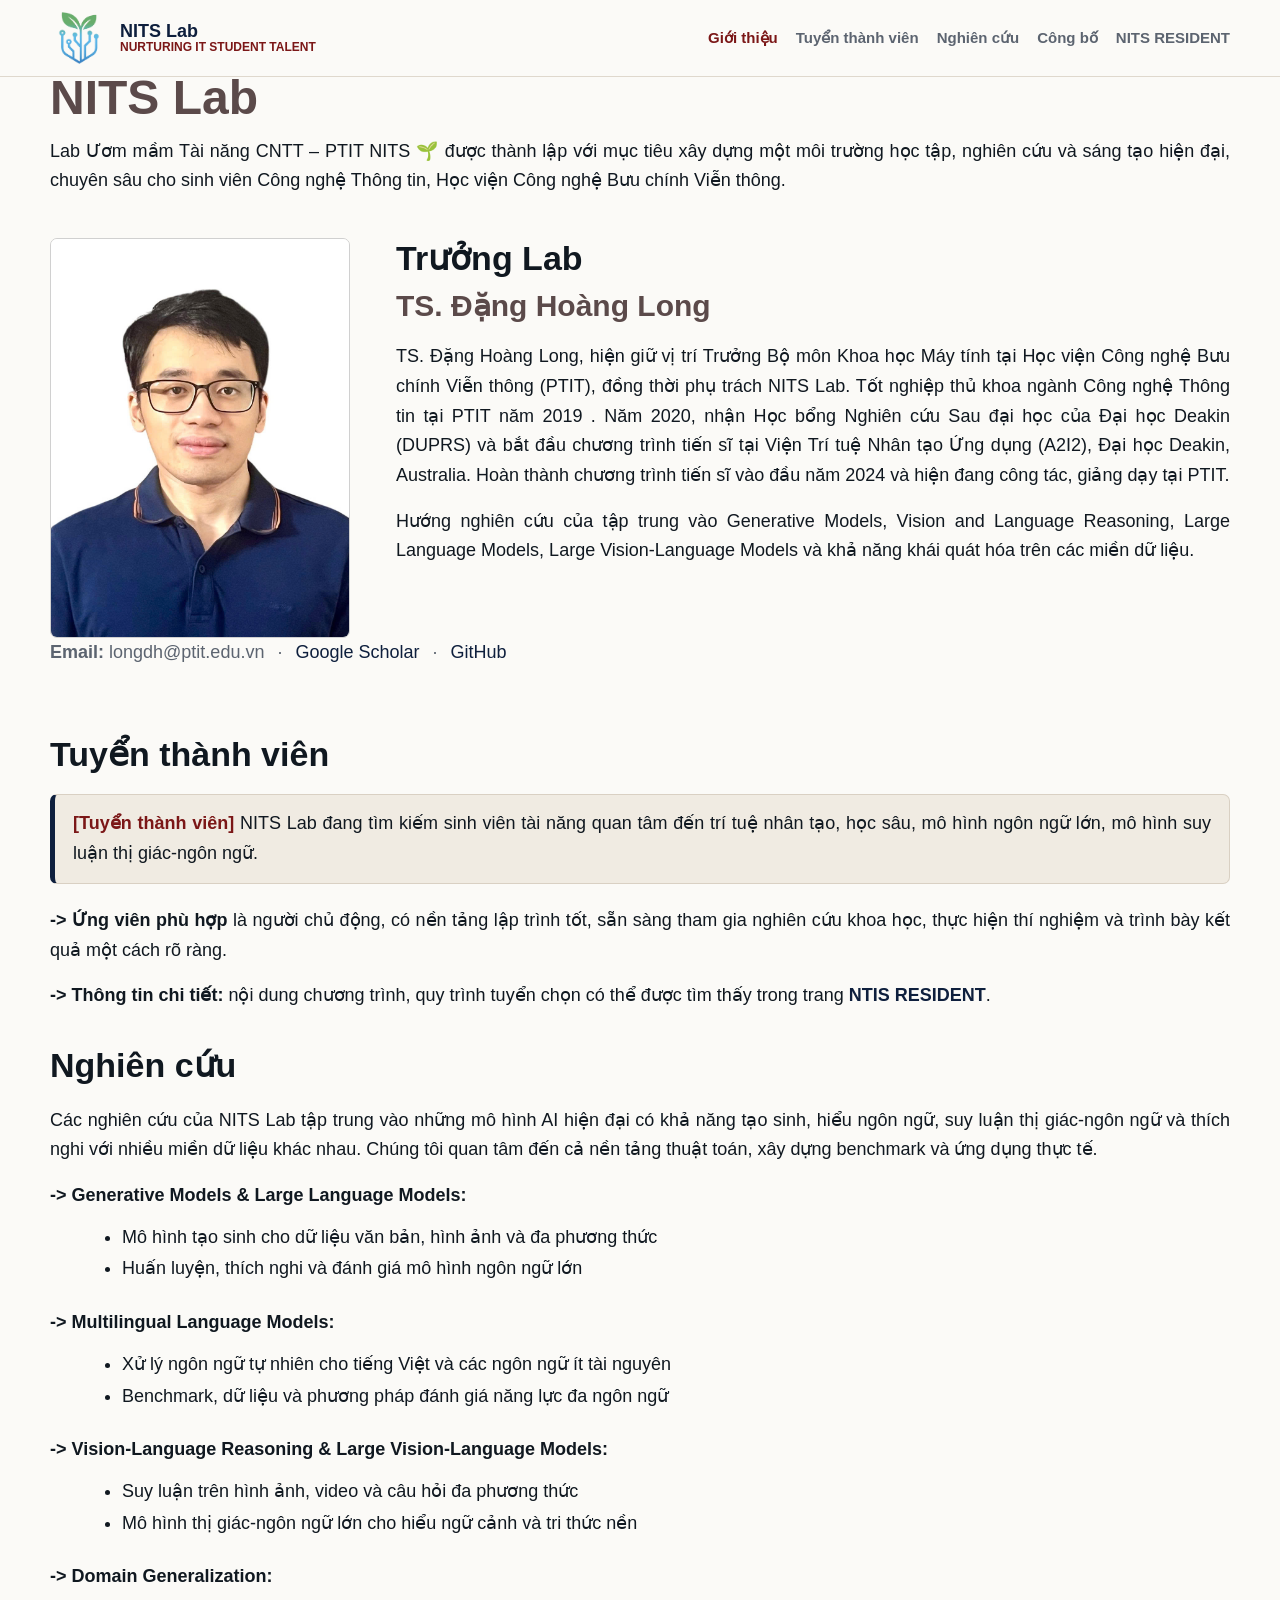
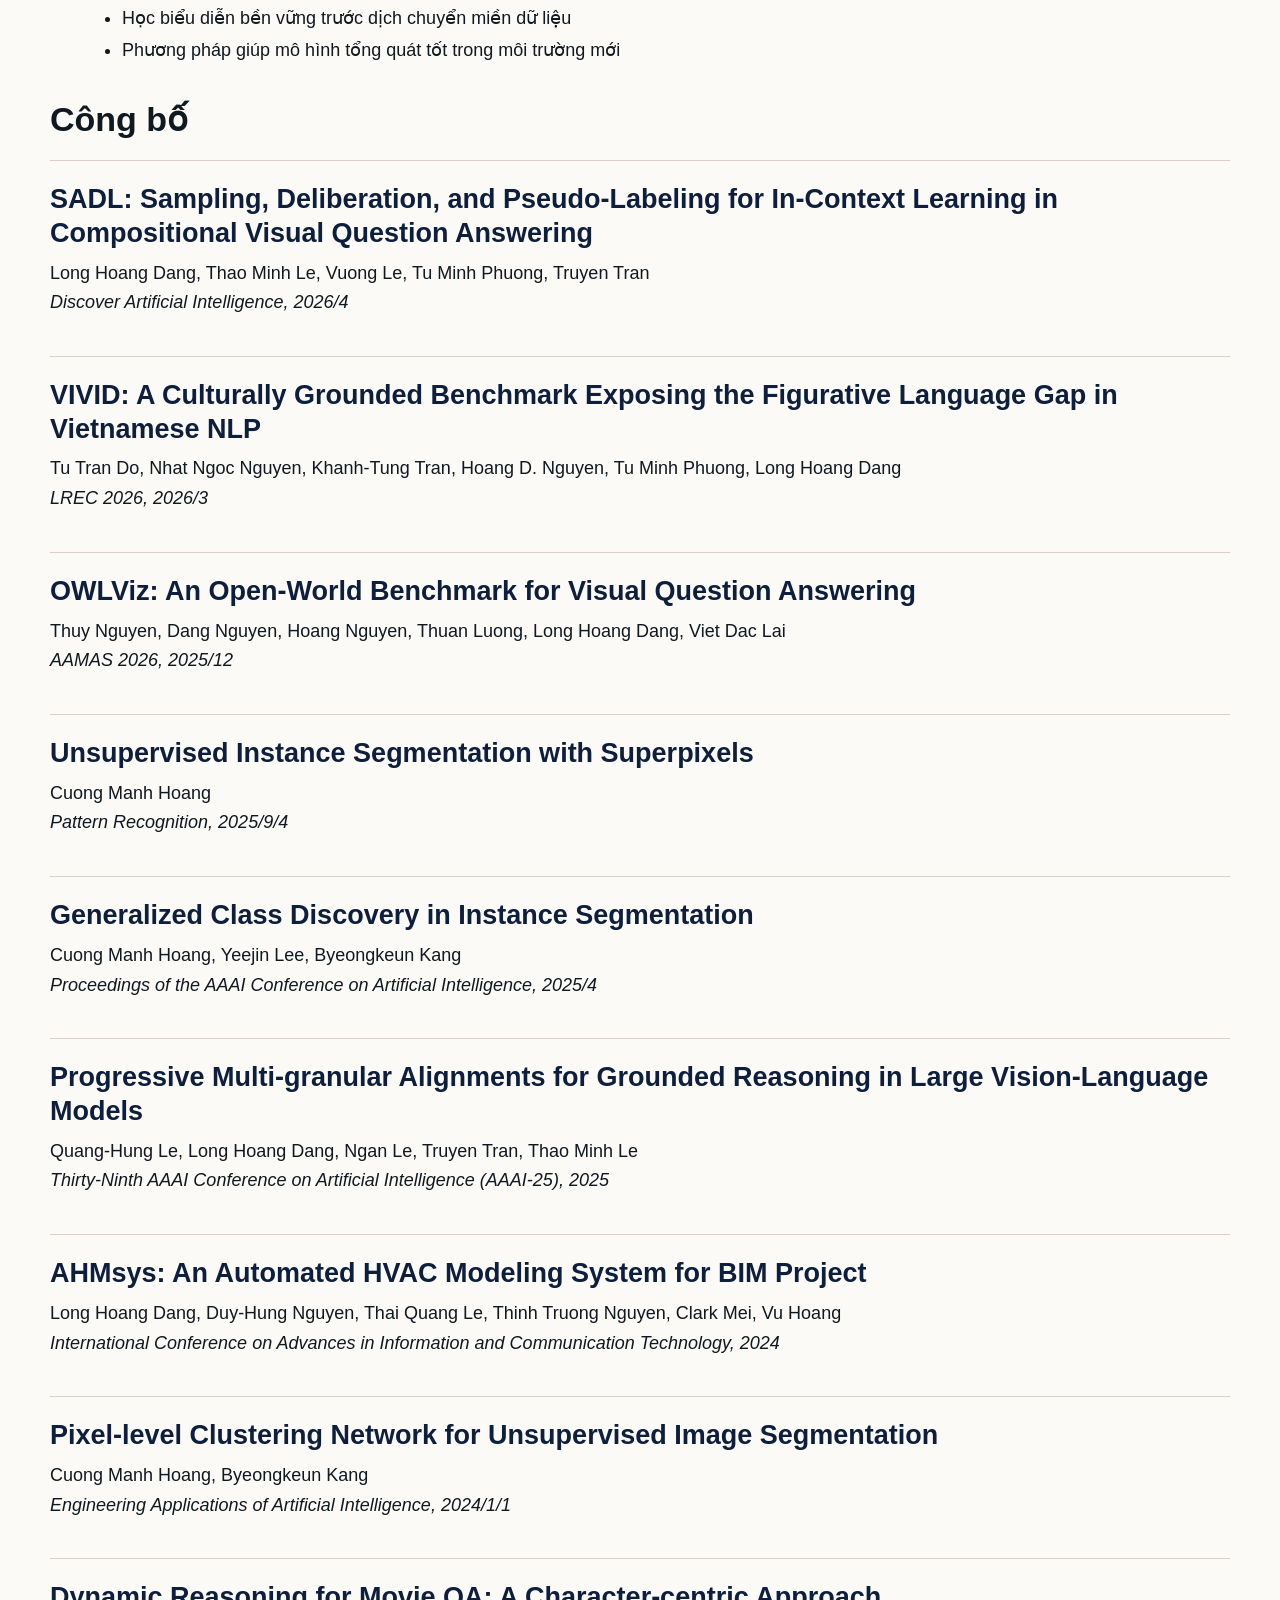
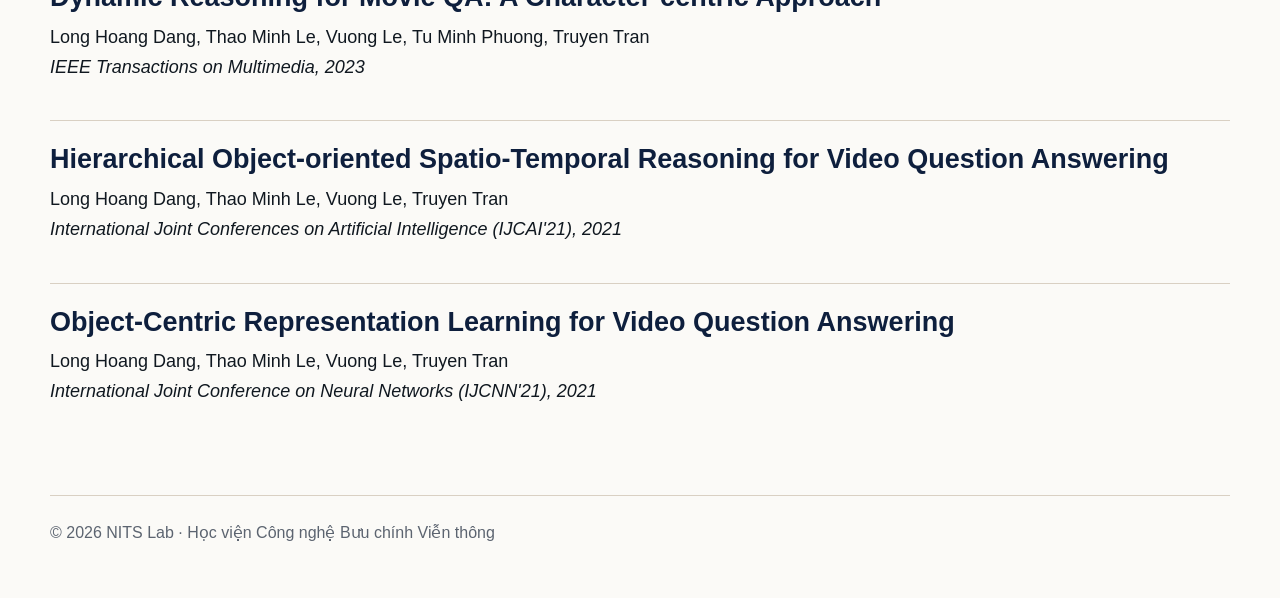
==== commit 7c0842d9: "Refactor mentor profile description for clarity and conciseness" ====
--- a/index.html
+++ b/index.html
@@ -72,9 +72,9 @@
             <h3>TS. Đặng Hoàng Long</h3>
             <p>
               TS. Đặng Hoàng Long, hiện giữ vị trí Trưởng Bộ môn Khoa học Máy tính tại Học viện Công nghệ Bưu chính Viễn thông (PTIT),
-               đồng thời phụ trách NITS Lab. Tốt nghiệp ngành Công nghệ Thông tin tại PTIT năm 2019 với thành tích xuất sắc
+               đồng thời phụ trách NITS Lab. Tốt nghiệp thủ khoa ngành Công nghệ Thông tin tại PTIT năm 2019
                 . Năm 2020, nhận Học bổng Nghiên cứu Sau đại học của Đại học Deakin (DUPRS) và bắt đầu chương trình tiến sĩ tại Viện Trí tuệ Nhân tạo Ứng dụng (A2I2), Đại học Deakin, Australia. 
-                 hoàn thành chương trình tiến sĩ vào đầu năm 2024 và hiện đang công tác, giảng dạy tại PTIT.
+                 Hoàn thành chương trình tiến sĩ vào đầu năm 2024 và hiện đang công tác, giảng dạy tại PTIT.
             </p>
             <p>
              Hướng nghiên cứu của tập trung vào 
--- a/assest/style.css
+++ b/assest/style.css
@@ -1,12 +1,12 @@
 :root {
-  --bg: #f7f7f7;
+  --bg: #fbfaf7;
   --text: #101820;
-  --muted: #555555;
-  --brand: #6b3a38;
-  --brand-dark: #4d1616;
-  --line: #d7d7d7;
+  --muted: #5c6470;
+  --brand: #7b1717;
+  --brand-dark: #0e1f3d;
+  --line: #d9d0c3;
   --panel: #ffffff;
-  --soft-panel: #e9e9e9;
+  --soft-panel: #f0ebe2;
 }
 
 * {
@@ -22,8 +22,8 @@
   background: var(--bg);
   color: var(--text);
   font-family: "Segoe UI", Tahoma, Arial, sans-serif;
-  font-size: 22px;
-  line-height: 1.55;
+  font-size: 18px;
+  line-height: 1.65;
 }
 
 a,
@@ -44,7 +44,13 @@
 }
 
 .site-header {
-  padding: 70px 0 48px;
+  position: sticky;
+  top: 0;
+  z-index: 10;
+  padding: 0;
+  background: rgba(251, 250, 247, 0.92);
+  border-bottom: 1px solid rgba(217, 208, 195, 0.8);
+  backdrop-filter: blur(14px);
 }
 
 .header-inner,
@@ -58,14 +64,15 @@
   display: flex;
   align-items: center;
   justify-content: space-between;
-  gap: 36px;
+  gap: 24px;
+  min-height: 76px;
 }
 
 .brand {
   display: flex;
   align-items: center;
   gap: 12px;
-  color: var(--text);
+  color: var(--brand-dark);
   font-weight: 800;
   min-width: 230px;
   text-align: left;
@@ -88,7 +95,7 @@
 }
 
 .brand small {
-  color: var(--brand-dark);
+  color: var(--brand);
   font-size: 12px;
   font-weight: 800;
   letter-spacing: 0;
@@ -99,18 +106,26 @@
   display: flex;
   align-items: center;
   justify-content: flex-end;
-  gap: 28px;
+  flex-wrap: wrap;
+  gap: 18px;
   flex: 1;
-  font-size: 21px;
+  color: var(--muted);
+  font-size: 15px;
+  font-weight: 650;
 }
 
 .nav a {
-  color: #080808;
+  color: inherit;
   white-space: nowrap;
 }
 
+.nav a:hover {
+  color: var(--brand);
+  text-decoration: none;
+}
+
 .nav a.active {
-  color: var(--brand-dark);
+  color: var(--brand);
   font-weight: 800;
 }
 
@@ -279,16 +294,18 @@
 
 @media (max-width: 980px) {
   body {
-    font-size: 19px;
+    font-size: 17px;
   }
 
   .site-header {
-    padding: 34px 0 30px;
+    padding: 0;
   }
 
   .header-inner {
     align-items: flex-start;
-    flex-wrap: wrap;
+    flex-direction: column;
+    justify-content: center;
+    padding: 14px 0;
   }
 
   .header-inner,
@@ -302,12 +319,11 @@
   }
 
   .nav {
-    order: 3;
     width: 100%;
     justify-content: flex-start;
-    gap: 14px 22px;
+    gap: 10px 14px;
     flex-wrap: wrap;
-    font-size: 18px;
+    font-size: 15px;
   }
 
   .theme-icon {
@@ -337,11 +353,11 @@
   }
 
   body {
-    font-size: 17px;
+    font-size: 16px;
   }
 
   .nav {
-    font-size: 16px;
+    font-size: 15px;
   }
 
   .theme-icon {
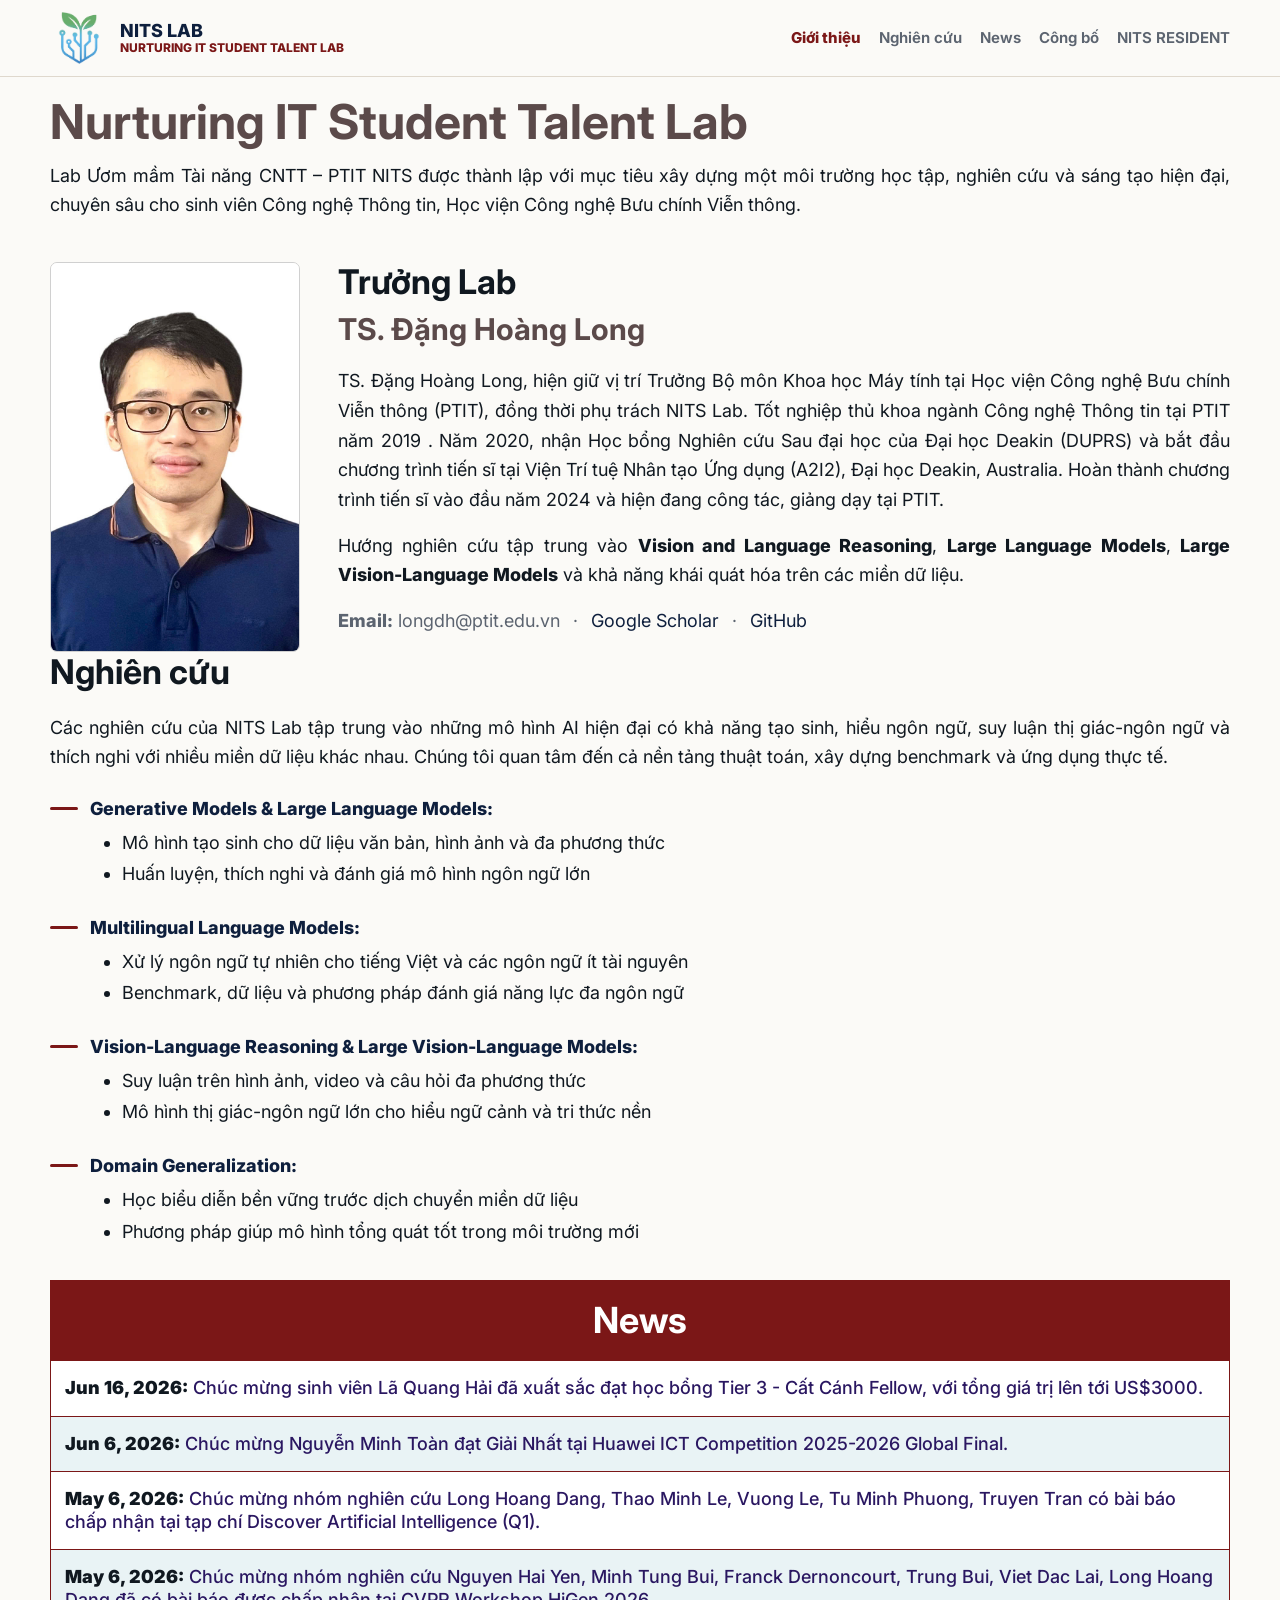
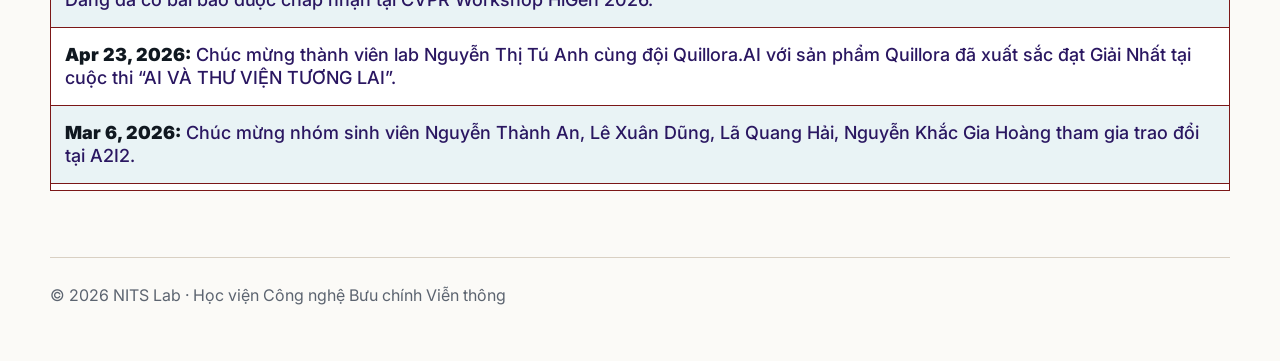
==== commit 6cfd2f67: "Refactor styles and update content for improved readability and consistency" ====
--- a/index.html
+++ b/index.html
@@ -8,6 +8,9 @@
       name="description"
       content="Website giới thiệu NITS Lab tại Học viện Công nghệ Bưu chính Viễn thông."
     />
+    <link rel="preconnect" href="https://fonts.googleapis.com" />
+    <link rel="preconnect" href="https://fonts.gstatic.com" crossorigin />
+    <link href="https://fonts.googleapis.com/css2?family=Inter:wght@400;650;700;800;900&display=swap" rel="stylesheet" />
     <link rel="stylesheet" href="assest/style.css" />
   </head>
   <body>
@@ -16,17 +19,18 @@
         <a class="brand" href="#about" aria-label="NITS Lab home">
           <img class="brand-logo" src="assest/image/nits.png" alt="NITS Lab" />
           <span>
-            NITS Lab
-            <small>Nurturing IT Student Talent</small>
+            NITS LAB
+            <small>Nurturing IT Student Talent Lab</small>
           </span>
         </a>
 
         <nav class="nav" aria-label="Điều hướng chính">
           <a class="active" href="#about">Giới thiệu</a>
-          <a href="#openings">Tuyển thành viên</a>
-          <!-- <a href="#news">Tin tức</a> -->
+          <!-- <a href="#openings">Tuyển thành viên</a> -->
+          
           <a href="#research">Nghiên cứu</a>
-          <a href="#publications">Công bố</a>
+          <a href="#news">News</a>
+          <a href="public.html">Công bố</a>
           <!-- <!-- <a href="#awards">Giải thưởng</a> -->
           <a href="resident.html">NITS RESIDENT</a> 
         </nav>
@@ -38,9 +42,9 @@
     <main class="page">
       <section class="section intro-section" id="about">
         <div class="intro">
-          <h1>NITS Lab</h1>
-          <p>
-            Lab Ươm mầm Tài năng CNTT – PTIT NITS 🌱 được thành lập với mục tiêu xây dựng một môi trường học tập, nghiên cứu và sáng tạo hiện đại, chuyên sâu cho sinh viên Công nghệ Thông tin, Học viện Công nghệ Bưu chính Viễn thông.
+          <h1>Nurturing IT Student Talent Lab</h1>
+          <p>
+            Lab Ươm mầm Tài năng CNTT – PTIT NITS được thành lập với mục tiêu xây dựng một môi trường học tập, nghiên cứu và sáng tạo hiện đại, chuyên sâu cho sinh viên Công nghệ Thông tin, Học viện Công nghệ Bưu chính Viễn thông.
             <!-- Các hướng nghiên cứu chính của Lab bao gồm
             <strong>Generative Models</strong>,
             <strong>Large Language Models</strong>,
@@ -77,21 +81,22 @@
                  Hoàn thành chương trình tiến sĩ vào đầu năm 2024 và hiện đang công tác, giảng dạy tại PTIT.
             </p>
             <p>
-             Hướng nghiên cứu của tập trung vào 
-             Generative Models, Vision and Language Reasoning, 
-           Large Language Models, 
-             Large Vision-Language Models và khả năng khái quát hóa trên các miền dữ liệu.
+             Hướng nghiên cứu tập trung vào 
+             <strong>Vision and Language Reasoning</strong>, 
+             <strong>Large Language Models</strong>, 
+             <strong>Large Vision-Language Models</strong> và khả năng khái quát hóa trên các miền dữ liệu.
             </p>
-          </div>
-        </div>
-        <p class="contact-line">
+            <p class="contact-line">
             <strong>Email:</strong> longdh@ptit.edu.vn
             <span>&middot;</span>
             <a href="https://scholar.google.com/citations?user=unEG5bgAAAAJ&hl=vi">Google Scholar</a>
             <span>&middot;</span>
             <a href="https://github.com/NITS-Lab">GitHub</a>
           </p>
-      </section>
+          </div>
+        </div>
+        
+      <!-- </section>
 
       <section class="section" id="openings">
         <h2>Tuyển thành viên</h2>
@@ -111,7 +116,7 @@
           <strong>-&gt; Thông tin chi tiết:</strong> nội dung chương trình, quy trình tuyển chọn có thể được tìm thấy trong trang
           <strong><a href="resident.html">NTIS RESIDENT</a></strong>.
         </p>
-      </section>
+      </section> -->
 
       <!-- <section class="section" id="news">
         <h2>Tin tức</h2>
@@ -154,154 +159,85 @@
           tảng thuật toán, xây dựng benchmark và ứng dụng thực tế.
         </p>
 
-        <p><strong>-&gt; Generative Models &amp; Large Language Models:</strong></p>
+        <p class="research-topic"><strong>Generative Models &amp; Large Language Models:</strong></p>
         <ul>
           <li>Mô hình tạo sinh cho dữ liệu văn bản, hình ảnh và đa phương thức</li>
           <li>Huấn luyện, thích nghi và đánh giá mô hình ngôn ngữ lớn</li>
         </ul>
 
-        <p><strong>-&gt; Multilingual Language Models:</strong></p>
+        <p class="research-topic"><strong>Multilingual Language Models:</strong></p>
         <ul>
           <li>Xử lý ngôn ngữ tự nhiên cho tiếng Việt và các ngôn ngữ ít tài nguyên</li>
           <li>Benchmark, dữ liệu và phương pháp đánh giá năng lực đa ngôn ngữ</li>
         </ul>
 
-        <p><strong>-&gt; Vision-Language Reasoning &amp; Large Vision-Language Models:</strong></p>
+        <p class="research-topic"><strong>Vision-Language Reasoning &amp; Large Vision-Language Models:</strong></p>
         <ul>
           <li>Suy luận trên hình ảnh, video và câu hỏi đa phương thức</li>
           <li>Mô hình thị giác-ngôn ngữ lớn cho hiểu ngữ cảnh và tri thức nền</li>
         </ul>
 
-        <p><strong>-&gt; Domain Generalization:</strong></p>
+        <p class="research-topic"><strong>Domain Generalization:</strong></p>
         <ul>
           <li>Học biểu diễn bền vững trước dịch chuyển miền dữ liệu</li>
           <li>Phương pháp giúp mô hình tổng quát tốt trong môi trường mới</li>
         </ul>
       </section>
 
-      <section class="section" id="publications">
-        <h2>Công bố</h2>
-
-        <article class="publication">
-          <div>
-            <h3><a href="https://link.springer.com/content/pdf/10.1007/s44163-026-01411-z_reference.pdf">SADL: Sampling, Deliberation, and Pseudo-Labeling for In-Context Learning in Compositional Visual Question Answering</a></h3>
-            <p>
-              Long Hoang Dang, Thao Minh Le, Vuong Le, Tu Minh Phuong, Truyen Tran
-              <br />
-              <em>Discover Artificial Intelligence, 2026/4</em>
-            </p>
+      <section class="section" id="news">
+        <div class="news-board">
+          <h2>News</h2>
+          <div class="news-list">
+            <article class="news-item">
+              <p>
+                <time datetime="2026-06-16">Jun 16, 2026:</time>
+                <span>Chúc mừng sinh viên Lã Quang Hải đã xuất sắc đạt học bổng Tier 3 - Cất Cánh Fellow, với tổng giá trị lên tới US$3000.</span>
+              </p>
+            </article>
+
+            <article class="news-item">
+              <p>
+                <time datetime="2026-06-06">Jun 6, 2026:</time>
+                <span>Chúc mừng Nguyễn Minh Toàn đạt Giải Nhất tại Huawei ICT Competition 2025-2026 Global Final.</span>
+              </p>
+            </article>
+
+            <article class="news-item">
+              <p>
+                <time datetime="2026-05-06">May 6, 2026:</time>
+                <span>Chúc mừng nhóm nghiên cứu Long Hoang Dang, Thao Minh Le, Vuong Le, Tu Minh Phuong, Truyen Tran có bài báo chấp nhận tại tạp chí Discover Artificial Intelligence (Q1).</span>
+              </p>
+            </article>
+
+            <article class="news-item">
+              <p>
+                <time datetime="2026-05-06">May 6, 2026:</time>
+                <span>Chúc mừng nhóm nghiên cứu Nguyen Hai Yen, Minh Tung Bui, Franck Dernoncourt, Trung Bui, Viet Dac Lai, Long Hoang Dang đã có bài báo được chấp nhận tại CVPR Workshop HiGen 2026.</span>
+              </p>
+            </article>
+
+            <article class="news-item">
+              <p>
+                <time datetime="2026-04-23">Apr 23, 2026:</time>
+                <span>Chúc mừng thành viên lab Nguyễn Thị Tú Anh cùng đội Quillora.AI với sản phẩm Quillora đã xuất sắc đạt Giải Nhất tại cuộc thi “AI VÀ THƯ VIỆN TƯƠNG LAI”.</span>
+              </p>
+            </article>
+
+            <article class="news-item">
+              <p>
+                <time datetime="2026-03-06">Mar 6, 2026:</time>
+                <span>Chúc mừng nhóm sinh viên Nguyễn Thành An, Lê Xuân Dũng, Lã Quang Hải, Nguyễn Khắc Gia Hoàng tham gia trao đổi tại A2I2.</span>
+              </p>
+            </article>
+
+            <article class="news-item">
+              <p>
+                <time datetime="2025-12-10">Dec 10, 2025:</time>
+                <span>Chúc mừng Nguyễn Minh Hiếu đạt Giải Nhất OLP-AI Quốc gia 2025, Nguyễn Khắc Gia Hoàng đạt Giải Ba OLP-AI Quốc gia 2025.</span>
+              </p>
+            </article>
           </div>
-        </article>
-
-        <article class="publication">
-          <div>
-            <h3>VIVID: A Culturally Grounded Benchmark Exposing the Figurative Language Gap in Vietnamese NLP</h3>
-            <p>
-              Tu Tran Do, Nhat Ngoc Nguyen, Khanh-Tung Tran, Hoang D. Nguyen, Tu Minh Phuong, Long Hoang Dang
-              <br />
-              <em>LREC 2026, 2026/3</em>
-            </p>
-          </div>
-        </article>
-
-        <article class="publication">
-          <div>
-            <h3><a href="https://arxiv.org/pdf/2503.07631">OWLViz: An Open-World Benchmark for Visual Question Answering</a></h3>
-            <p>
-              Thuy Nguyen, Dang Nguyen, Hoang Nguyen, Thuan Luong, Long Hoang Dang, Viet Dac Lai
-              <br />
-              <em>AAMAS 2026, 2025/12</em>
-            </p>
-          </div>
-        </article>
-
-        <article class="publication">
-          <div>
-            <h3><a href="https://arxiv.org/pdf/2509.05352">Unsupervised Instance Segmentation with Superpixels</a></h3>
-            <p>
-              Cuong Manh Hoang
-              <br />
-              <em>Pattern Recognition, 2025/9/4</em>
-            </p>
-          </div>
-        </article>
-
-        <article class="publication">
-          <div>
-            <h3><a href="https://ojs.aaai.org/index.php/AAAI/article/view/32362">Generalized Class Discovery in Instance Segmentation</a></h3>
-            <p>
-              Cuong Manh Hoang, Yeejin Lee, Byeongkeun Kang
-              <br />
-              <em>Proceedings of the AAAI Conference on Artificial Intelligence, 2025/4</em>
-            </p>
-          </div>
-        </article>
-
-        <article class="publication">
-          <div>
-            <h3><a href="https://ojs.aaai.org/index.php/AAAI/article/download/32471/34626">Progressive Multi-granular Alignments for Grounded Reasoning in Large Vision-Language Models</a></h3>
-            <p>
-              Quang-Hung Le, Long Hoang Dang, Ngan Le, Truyen Tran, Thao Minh Le
-              <br />
-              <em>Thirty-Ninth AAAI Conference on Artificial Intelligence (AAAI-25), 2025</em>
-            </p>
-          </div>
-        </article>
-
-        <article class="publication">
-          <div>
-            <h3><a href="https://arxiv.org/pdf/2407.01987">AHMsys: An Automated HVAC Modeling System for BIM Project</a></h3>
-            <p>
-              Long Hoang Dang, Duy-Hung Nguyen, Thai Quang Le, Thinh Truong Nguyen, Clark Mei, Vu Hoang
-              <br />
-              <em>International Conference on Advances in Information and Communication Technology, 2024</em>
-            </p>
-          </div>
-        </article>
-
-        <article class="publication">
-          <div>
-            <h3><a href="https://arxiv.org/pdf/2310.16234">Pixel-level Clustering Network for Unsupervised Image Segmentation</a></h3>
-            <p>
-              Cuong Manh Hoang, Byeongkeun Kang
-              <br />
-              <em>Engineering Applications of Artificial Intelligence, 2024/1/1</em>
-            </p>
-          </div>
-        </article>
-
-        <article class="publication">
-          <div>
-            <h3><a href="https://ieeexplore.ieee.org/abstract/document/10272656/">Dynamic Reasoning for Movie QA: A Character-centric Approach</a></h3>
-            <p>
-              Long Hoang Dang, Thao Minh Le, Vuong Le, Tu Minh Phuong, Truyen Tran
-              <br />
-              <em>IEEE Transactions on Multimedia, 2023</em>
-            </p>
-          </div>
-        </article>
-
-        <article class="publication">
-          <div>
-            <h3><a href="https://arxiv.org/pdf/2106.13432">Hierarchical Object-oriented Spatio-Temporal Reasoning for Video Question Answering</a></h3>
-            <p>
-              Long Hoang Dang, Thao Minh Le, Vuong Le, Truyen Tran
-              <br />
-              <em>International Joint Conferences on Artificial Intelligence (IJCAI'21), 2021</em>
-            </p>
-          </div>
-        </article>
-
-        <article class="publication">
-          <div>
-            <h3><a href="https://arxiv.org/pdf/2104.05166">Object-Centric Representation Learning for Video Question Answering</a></h3>
-            <p>
-              Long Hoang Dang, Thao Minh Le, Vuong Le, Truyen Tran
-              <br />
-              <em>International Joint Conference on Neural Networks (IJCNN'21), 2021</em>
-            </p>
-          </div>
-        </article>
+        </div>
       </section>
 
       <!-- <section class="section" id="awards">
--- a/assest/style.css
+++ b/assest/style.css
@@ -21,7 +21,7 @@
   margin: 0;
   background: var(--bg);
   color: var(--text);
-  font-family: "Segoe UI", Tahoma, Arial, sans-serif;
+  font-family: "Inter", sans-serif;
   font-size: 18px;
   line-height: 1.65;
 }
@@ -66,6 +66,10 @@
   justify-content: space-between;
   gap: 24px;
   min-height: 76px;
+}
+
+.page {
+  padding-top: 24px;
 }
 
 .brand {
@@ -167,16 +171,16 @@
 
 .leader-profile {
   display: grid;
-  grid-template-columns: 300px 1fr;
-  gap: 46px;
-  align-items: start;
+  grid-template-columns: 250px 1fr;
+  gap: 38px;
+  align-items: stretch;
   margin-top: 42px;
 }
 
 .leader-photo {
   margin: 0;
-  width: 300px;
-  height: 400px;
+  width: 250px;
+  height: auto;
   border-radius: 7px;
   overflow: hidden;
   background: #e2e2e2;
@@ -230,6 +234,22 @@
   padding: 0 8px;
 }
 
+.research-topic {
+  display: flex;
+  align-items: center;
+  gap: 12px;
+  margin: 22px 0 8px;
+  color: var(--brand-dark);
+}
+
+.research-topic::before {
+  content: "";
+  flex: 0 0 28px;
+  height: 3px;
+  border-radius: 999px;
+  background: var(--brand);
+}
+
 h2 {
   margin: 0 0 20px;
   font-size: 34px;
@@ -284,6 +304,104 @@
   margin-bottom: 8px;
 }
 
+.news-board {
+  width: 100%;
+  border: 1px solid var(--brand);
+  background: var(--panel);
+}
+
+.news-board h2 {
+  margin: 0;
+  padding: 18px 24px;
+  background: var(--brand);
+  color: #ffffff;
+  font-size: 36px;
+  line-height: 1.2;
+  text-align: center;
+}
+
+.news-list {
+  max-height: 430px;
+  overflow-y: auto;
+}
+
+.news-item {
+  border-top: 1px solid var(--brand);
+  padding: 16px 14px;
+}
+
+.news-item:nth-child(even) {
+  background: #e9f3f5;
+}
+
+.news-item p {
+  margin: 0;
+  color: #2a1761;
+  font-size: 18px;
+  font-weight: 500;
+  line-height: 1.25;
+  text-align: left;
+}
+
+.news-item time {
+  color: var(--text);
+  font-weight: 900;
+}
+
+.publications-page {
+  padding-top: 42px;
+}
+
+.publications-list {
+  max-width: 1120px;
+}
+
+.publication-year {
+  margin-bottom: 42px;
+}
+
+.publication-year h1 {
+  margin: 0 0 14px;
+  color: #000000;
+  font-size: 34px;
+  line-height: 1.2;
+}
+
+.publication-list {
+  margin: 0;
+  padding-left: 26px;
+  list-style-type: square;
+}
+
+.publication-list li {
+  margin: 0 0 14px;
+  padding-left: 4px;
+}
+
+.publication-title {
+  color: var(--brand);
+  font-size: 24px;
+  font-weight: 800;
+  line-height: 1.35;
+}
+
+.publication-title:hover {
+  color: var(--brand-dark);
+  text-decoration: none;
+}
+
+.publication-authors,
+.publication-venue {
+  margin: 0;
+  color: #353a40;
+  font-size: 24px;
+  line-height: 1.35;
+}
+
+.publication-venue {
+  margin-top: 18px;
+}
+
 .footer {
   border-top: 1px solid var(--line);
   color: var(--muted);
@@ -314,6 +432,10 @@
     width: min(1180px, calc(100% - 40px));
   }
 
+  .page {
+    padding-top: 28px;
+  }
+
   .brand {
     min-width: 0;
   }
@@ -333,11 +455,12 @@
   .leader-profile {
     grid-template-columns: 1fr;
     gap: 26px;
+    align-items: start;
   }
 
   .leader-photo {
-    width: min(300px, 100%);
-    height: 380px;
+    width: min(250px, 100%);
+    height: 320px;
   }
 
   .intro h1 {
@@ -352,6 +475,10 @@
     width: min(100% - 28px, 1180px);
   }
 
+  .page {
+    padding-top: 22px;
+  }
+
   body {
     font-size: 16px;
   }
@@ -365,7 +492,7 @@
   }
 
   .leader-photo {
-    height: 340px;
+    height: 300px;
   }
 
   .intro h1 {
@@ -376,4 +503,30 @@
     font-size: 28px;
   }
 
-}
+  .news-board h2 {
+    font-size: 30px;
+  }
+
+  .news-item p {
+    font-size: 16px;
+  }
+
+  .publications-page {
+    padding-top: 30px;
+  }
+
+  .publication-year h1 {
+    font-size: 30px;
+  }
+
+  .publication-title,
+  .publication-authors,
+  .publication-venue {
+    font-size: 19px;
+  }
+
+  .publication-list {
+    padding-left: 22px;
+  }
+
+}
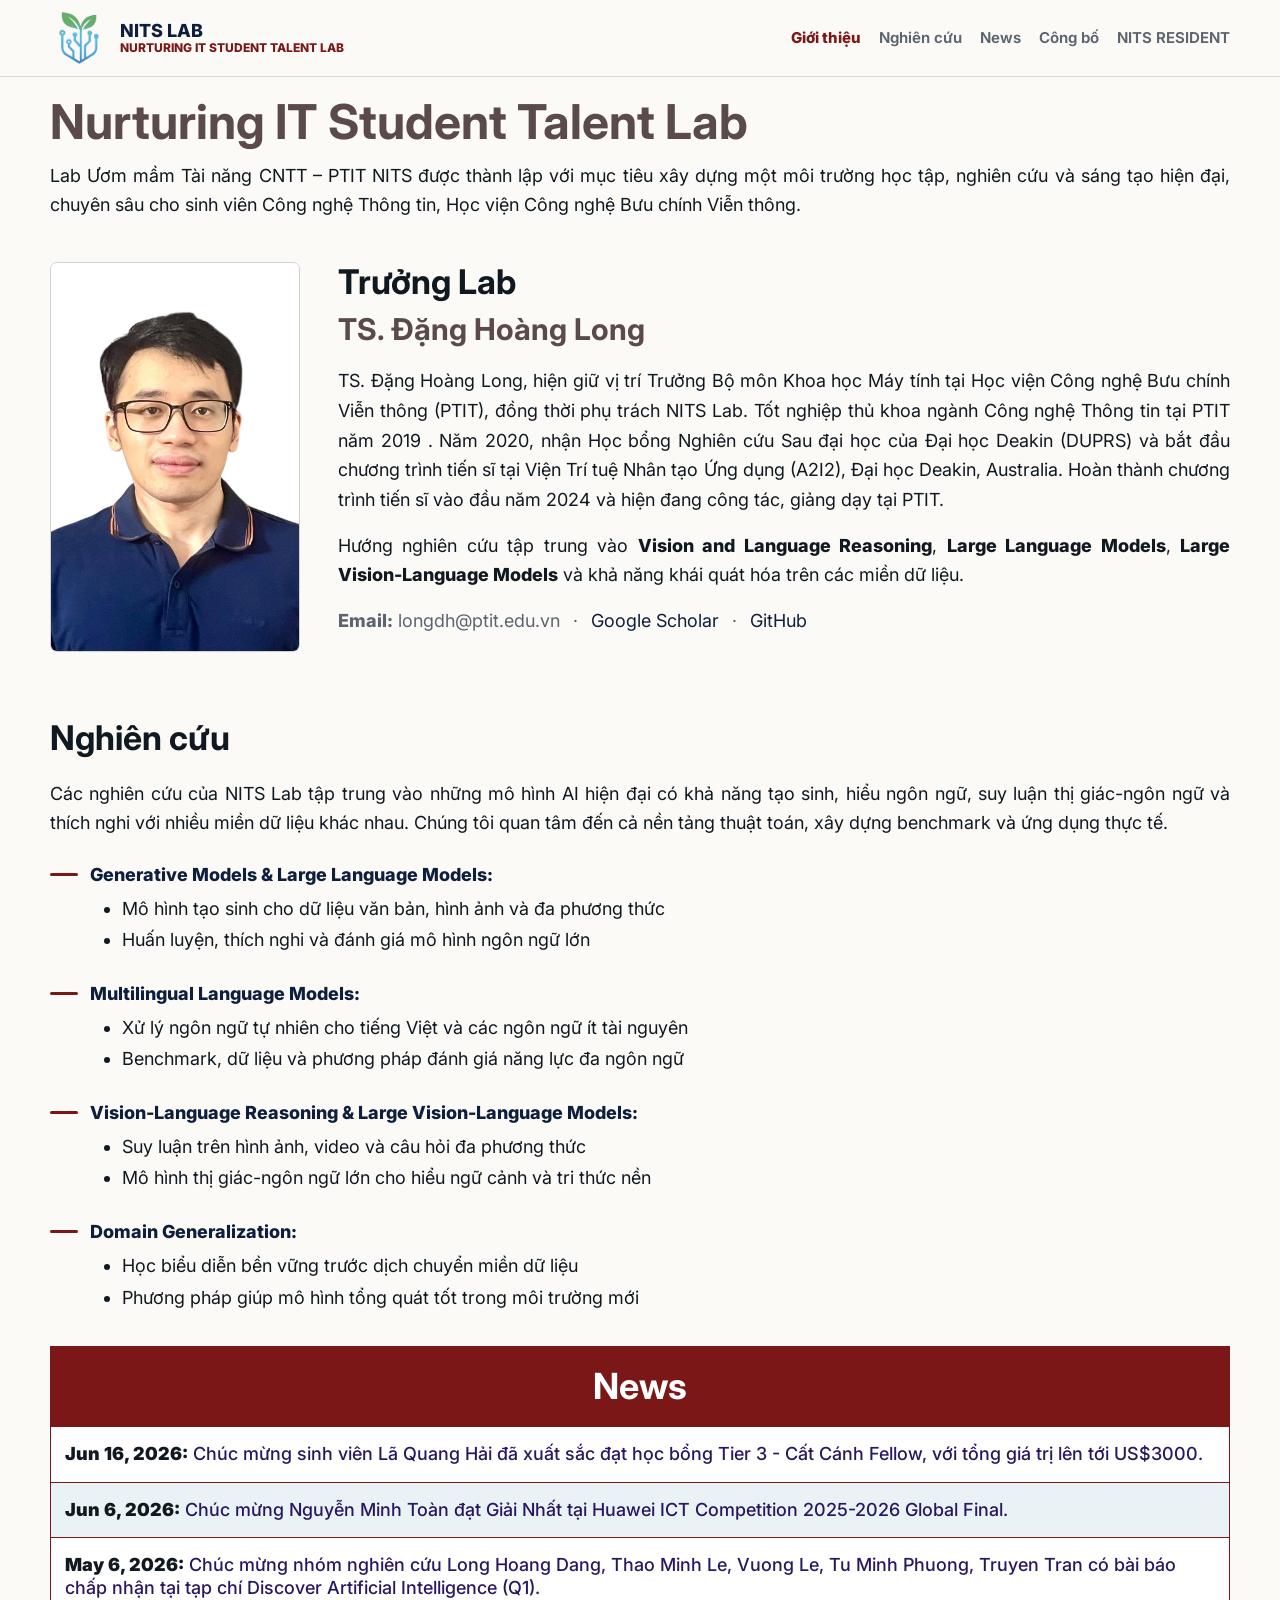
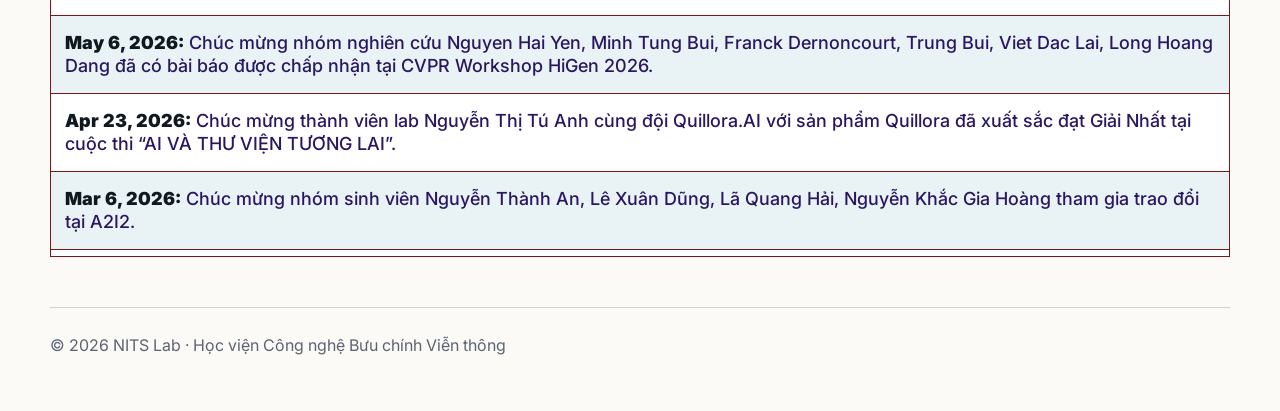
==== commit 71bceed3: "Implement responsive navigation toggle and enhance layout consistency across multiple pages" ====
--- a/index.html
+++ b/index.html
@@ -4,6 +4,7 @@
     <meta charset="utf-8" />
     <meta name="viewport" content="width=device-width, initial-scale=1" />
     <title>NITS Lab | PTIT</title>
+    <link rel="icon" type="image/png" href="assest/image/logo.png" />
     <meta
       name="description"
       content="Website giới thiệu NITS Lab tại Học viện Công nghệ Bưu chính Viễn thông."
@@ -24,7 +25,13 @@
           </span>
         </a>
 
-        <nav class="nav" aria-label="Điều hướng chính">
+        <button class="nav-toggle" type="button" aria-label="Mở menu" aria-expanded="false" aria-controls="main-nav">
+          <span></span>
+          <span></span>
+          <span></span>
+        </button>
+
+        <nav class="nav" id="main-nav" aria-label="Điều hướng chính">
           <a class="active" href="#about">Giới thiệu</a>
           <!-- <a href="#openings">Tuyển thành viên</a> -->
           
@@ -95,7 +102,7 @@
           </p>
           </div>
         </div>
-        
+      </section>
       <!-- </section>
 
       <section class="section" id="openings">
@@ -267,5 +274,59 @@
     <footer class="footer">
       <p>&copy; 2026 NITS Lab &middot; Học viện Công nghệ Bưu chính Viễn thông</p>
     </footer>
+    <script>
+      const sectionLinks = Array.from(document.querySelectorAll(".nav a[href^='#']"));
+      const linkedSections = sectionLinks
+        .map((link) => ({
+          link,
+          section: document.querySelector(link.getAttribute("href"))
+        }))
+        .filter((item) => item.section);
+
+      function updateActiveSectionLink() {
+        const headerOffset = document.querySelector(".site-header")?.offsetHeight || 0;
+        const currentPoint = window.scrollY + headerOffset + 90;
+        let current = linkedSections[0];
+
+        linkedSections.forEach((item) => {
+          if (item.section.offsetTop <= currentPoint) {
+            current = item;
+          }
+        });
+
+        sectionLinks.forEach((link) => link.classList.remove("active"));
+        current?.link.classList.add("active");
+      }
+
+      window.addEventListener("scroll", updateActiveSectionLink, { passive: true });
+      window.addEventListener("load", updateActiveSectionLink);
+      updateActiveSectionLink();
+
+      const siteHeader = document.querySelector(".site-header");
+      const navToggle = document.querySelector(".nav-toggle");
+      const mainNav = document.querySelector("#main-nav");
+
+      function closeMobileNav() {
+        siteHeader?.classList.remove("nav-open");
+        navToggle?.setAttribute("aria-expanded", "false");
+      }
+
+      navToggle?.addEventListener("click", () => {
+        const isOpen = siteHeader.classList.toggle("nav-open");
+        navToggle.setAttribute("aria-expanded", String(isOpen));
+      });
+
+      mainNav?.addEventListener("click", (event) => {
+        if (event.target.closest("a")) {
+          closeMobileNav();
+        }
+      });
+
+      window.addEventListener("keydown", (event) => {
+        if (event.key === "Escape") {
+          closeMobileNav();
+        }
+      });
+    </script>
   </body>
 </html>
--- a/assest/style.css
+++ b/assest/style.css
@@ -66,6 +66,7 @@
   justify-content: space-between;
   gap: 24px;
   min-height: 76px;
+  min-width: 0;
 }
 
 .page {
@@ -75,6 +76,7 @@
 .brand {
   display: flex;
   align-items: center;
+  flex: 0 1 auto;
   gap: 12px;
   color: var(--brand-dark);
   font-weight: 800;
@@ -95,6 +97,7 @@
 
 .brand span {
   display: grid;
+  min-width: 0;
   line-height: 1.15;
 }
 
@@ -113,6 +116,7 @@
   flex-wrap: wrap;
   gap: 18px;
   flex: 1;
+  min-width: 0;
   color: var(--muted);
   font-size: 15px;
   font-weight: 650;
@@ -121,6 +125,7 @@
 .nav a {
   color: inherit;
   white-space: nowrap;
+  line-height: 1.2;
 }
 
 .nav a:hover {
@@ -131,6 +136,43 @@
 .nav a.active {
   color: var(--brand);
   font-weight: 800;
+}
+
+.nav-toggle {
+  display: none;
+  flex: 0 0 auto;
+  width: 52px;
+  height: 52px;
+  align-items: center;
+  justify-content: center;
+  flex-direction: column;
+  gap: 6px;
+  border: 0;
+  border-radius: 8px;
+  background: linear-gradient(180deg, #6876bd 0%, #4e5aa0 100%);
+  box-shadow: 0 2px 0 rgba(14, 31, 61, 0.28);
+  cursor: pointer;
+}
+
+.nav-toggle span {
+  display: block;
+  width: 20px;
+  height: 2px;
+  border-radius: 999px;
+  background: #ffffff;
+  transition: transform 0.2s ease, opacity 0.2s ease;
+}
+
+.site-header.nav-open .nav-toggle span:nth-child(1) {
+  transform: translateY(8px) rotate(45deg);
+}
+
+.site-header.nav-open .nav-toggle span:nth-child(2) {
+  opacity: 0;
+}
+
+.site-header.nav-open .nav-toggle span:nth-child(3) {
+  transform: translateY(-8px) rotate(-45deg);
 }
 
 .theme-icon {
@@ -443,9 +485,13 @@
   .nav {
     width: 100%;
     justify-content: flex-start;
-    gap: 10px 14px;
+    gap: 8px 12px;
     flex-wrap: wrap;
     font-size: 15px;
+  }
+
+  .nav a {
+    padding: 4px 0;
   }
 
   .theme-icon {
@@ -483,8 +529,76 @@
     font-size: 16px;
   }
 
+  .site-header {
+    z-index: 30;
+  }
+
+  .header-inner {
+    position: relative;
+    min-height: 68px;
+    align-items: center;
+    flex-direction: row;
+    justify-content: space-between;
+    gap: 12px;
+    padding: 8px 0;
+  }
+
+  .nav-toggle {
+    display: inline-flex;
+  }
+
   .nav {
-    font-size: 15px;
+    position: absolute;
+    top: calc(100% + 8px);
+    left: 0;
+    right: 0;
+    display: none;
+    width: 100%;
+    margin: 0;
+    padding: 10px;
+    flex-direction: column;
+    align-items: stretch;
+    gap: 4px;
+    overflow: visible;
+    border: 1px solid rgba(217, 208, 195, 0.95);
+    border-radius: 8px;
+    background: rgba(251, 250, 247, 0.98);
+    box-shadow: 0 18px 38px rgba(16, 24, 32, 0.14);
+    font-size: 14px;
+  }
+
+  .site-header.nav-open .nav {
+    display: flex;
+  }
+
+  .nav a {
+    width: 100%;
+    padding: 11px 12px;
+    border: 0;
+    border-radius: 6px;
+    background: transparent;
+  }
+
+  .nav a.active {
+    background: rgba(123, 23, 23, 0.08);
+  }
+
+  .brand {
+    gap: 10px;
+    max-width: calc(100% - 64px);
+  }
+
+  .brand-logo {
+    width: 48px;
+    height: 48px;
+  }
+
+  .brand small {
+    max-width: 100%;
+    overflow: hidden;
+    text-overflow: ellipsis;
+    white-space: nowrap;
+    font-size: 10px;
   }
 
   .theme-icon {
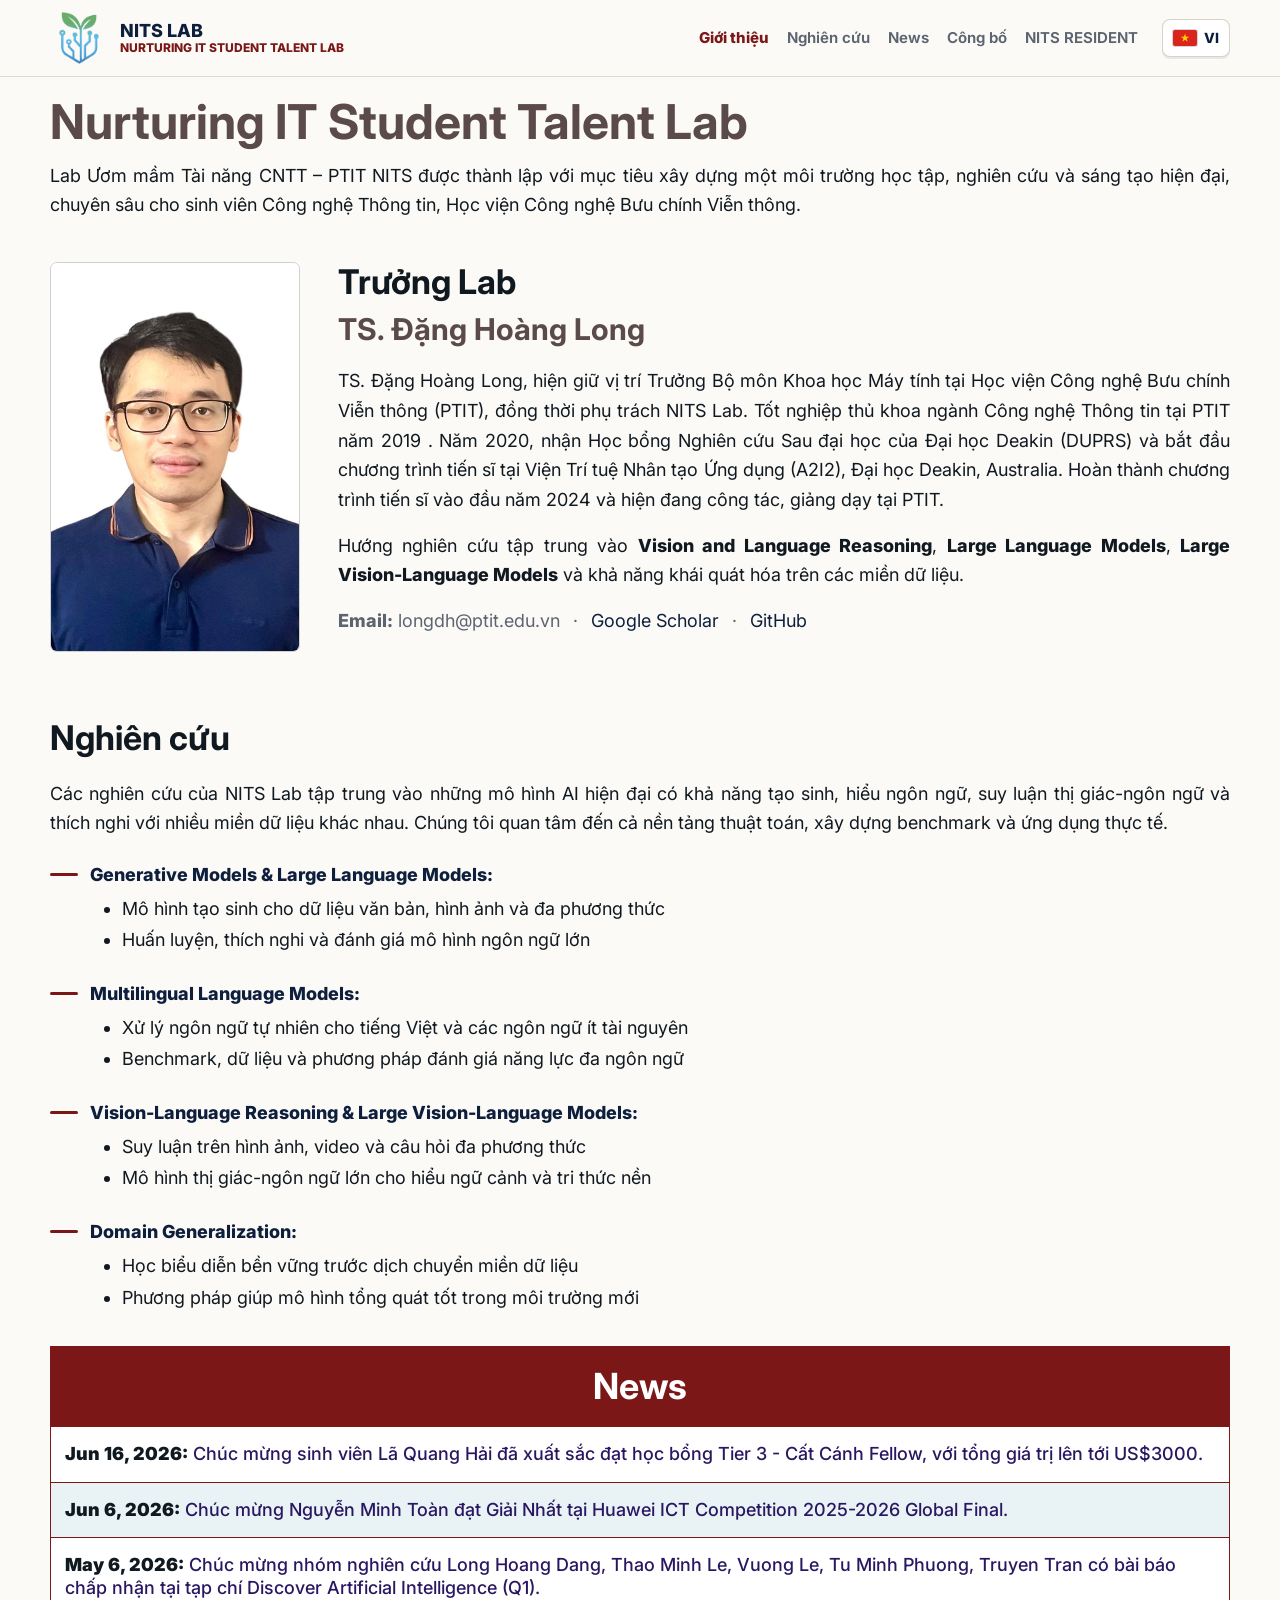
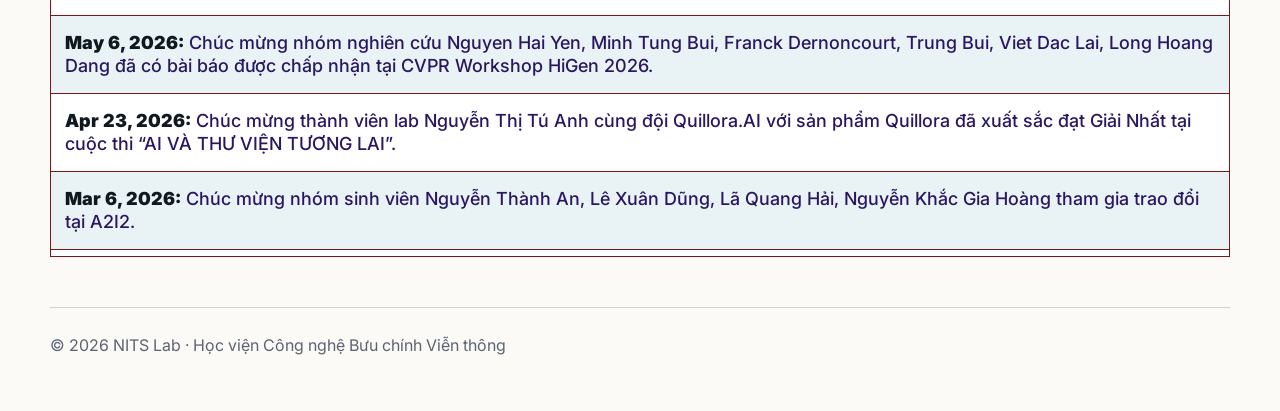
==== commit 610e377f: "Add language toggle button with flag icons for language switching - Introduced a new language toggle" ====
--- a/index.html
+++ b/index.html
@@ -42,6 +42,11 @@
           <a href="resident.html">NITS RESIDENT</a> 
         </nav>
 
+        <button class="lang-toggle" type="button" data-lang-switcher data-vi-href="index.html" data-en-href="index-en.html" aria-label="Switch to English" title="Switch to English">
+          <span class="lang-toggle__flag flag--vn" aria-hidden="true"></span>
+          <span class="lang-toggle__label">VI</span>
+        </button>
+
         <!-- <span class="theme-icon" aria-hidden="true"></span> -->
       </div>
     </header>
@@ -328,5 +333,6 @@
         }
       });
     </script>
+    <script src="assest/lang-switcher.js"></script>
   </body>
 </html>
--- a/assest/style.css
+++ b/assest/style.css
@@ -136,6 +136,67 @@
 .nav a.active {
   color: var(--brand);
   font-weight: 800;
+}
+
+.lang-toggle {
+  display: inline-flex;
+  align-items: center;
+  justify-content: center;
+  flex: 0 0 auto;
+  gap: 7px;
+  min-height: 38px;
+  padding: 7px 10px;
+  border: 1px solid rgba(217, 208, 195, 0.95);
+  border-radius: 8px;
+  background: #ffffff;
+  color: var(--brand-dark);
+  font-size: 14px;
+  font-weight: 800;
+  line-height: 1;
+  box-shadow: 0 2px 0 rgba(14, 31, 61, 0.08);
+  cursor: pointer;
+}
+
+.lang-toggle:hover {
+  border-color: var(--brand);
+  color: var(--brand);
+}
+
+.lang-toggle__flag {
+  position: relative;
+  display: inline-block;
+  width: 24px;
+  height: 16px;
+  overflow: hidden;
+  border-radius: 2px;
+  box-shadow: 0 0 0 1px rgba(14, 31, 61, 0.18);
+}
+
+.lang-toggle__flag.flag--gb {
+  background:
+    linear-gradient(33deg, transparent 0 42%, #ffffff 42% 48%, #c8102e 48% 52%, #ffffff 52% 58%, transparent 58%),
+    linear-gradient(147deg, transparent 0 42%, #ffffff 42% 48%, #c8102e 48% 52%, #ffffff 52% 58%, transparent 58%),
+    linear-gradient(90deg, transparent 0 42%, #ffffff 42% 58%, transparent 58%),
+    linear-gradient(0deg, transparent 0 35%, #ffffff 35% 65%, transparent 65%),
+    linear-gradient(90deg, transparent 0 46%, #c8102e 46% 54%, transparent 54%),
+    linear-gradient(0deg, transparent 0 40%, #c8102e 40% 60%, transparent 60%),
+    #012169;
+}
+
+.lang-toggle__flag.flag--vn {
+  background: #da251d;
+}
+
+.lang-toggle__flag.flag--vn::after {
+  content: "";
+  position: absolute;
+  left: 50%;
+  top: 50%;
+  width: 9px;
+  height: 9px;
+  background: #ffcd00;
+  transform: translate(-50%, -50%);
+  clip-path: polygon(50% 0%, 61% 35%, 98% 35%, 68% 56%, 79% 91%, 50% 70%, 21% 91%, 32% 56%, 2% 35%, 39% 35%);
 }
 
 .nav-toggle {
@@ -494,6 +555,10 @@
     padding: 4px 0;
   }
 
+  .lang-toggle {
+    align-self: flex-start;
+  }
+
   .theme-icon {
     margin-left: auto;
   }
@@ -545,6 +610,17 @@
 
   .nav-toggle {
     display: inline-flex;
+  }
+
+  .lang-toggle {
+    width: 52px;
+    height: 52px;
+    min-height: 52px;
+    padding: 0;
+  }
+
+  .lang-toggle__label {
+    display: none;
   }
 
   .nav {
@@ -585,7 +661,7 @@
 
   .brand {
     gap: 10px;
-    max-width: calc(100% - 64px);
+    max-width: calc(100% - 128px);
   }
 
   .brand-logo {
